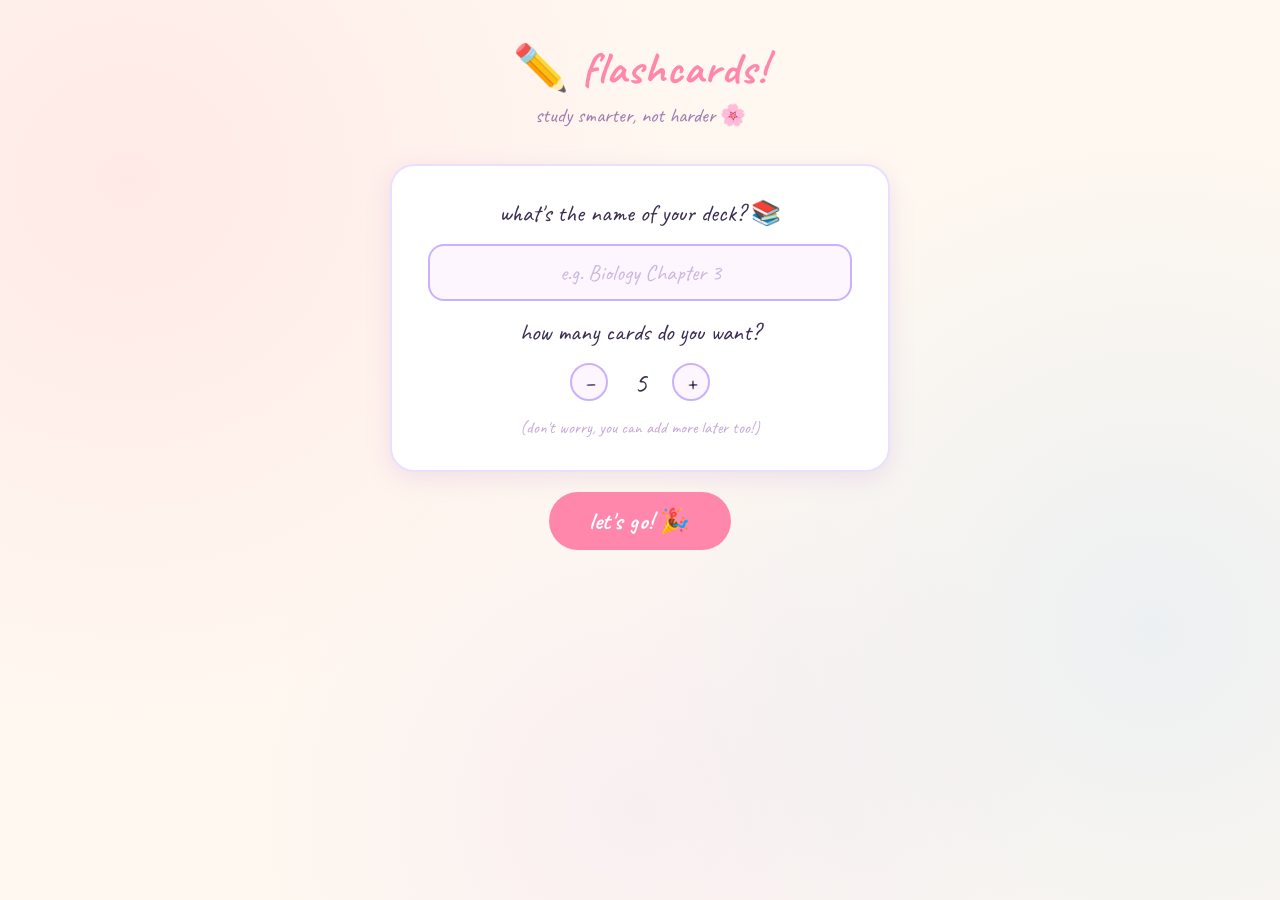
==== flashcards.html @ 5d059596 "Create flashcards.html" ====
<!DOCTYPE html>
<html lang="en">
<head>
  <meta charset="UTF-8" />
  <meta name="viewport" content="width=device-width, initial-scale=1.0"/>
  <title>Flashcards ✏️</title>
  <link href="https://fonts.googleapis.com/css2?family=Caveat:wght@400;600;700&family=Indie+Flower&display=swap" rel="stylesheet"/>
  <style>
    *, *::before, *::after { box-sizing: border-box; margin: 0; padding: 0; }

    :root {
      --pink:   #ff87ab;
      --yellow: #ffe066;
      --mint:   #7de8c8;
      --lavender: #c9b1ff;
      --blue:   #87c4ff;
      --peach:  #ffb347;
      --bg:     #fff8f0;
      --text:   #3a2d4f;
      --card-shadow: 0 6px 24px rgba(180,130,200,0.18);
    }

    body {
      font-family: 'Caveat', cursive;
      background: var(--bg);
      color: var(--text);
      min-height: 100vh;
      display: flex;
      flex-direction: column;
      align-items: center;
      padding: 40px 16px 80px;
      background-image:
        radial-gradient(circle at 10% 20%, rgba(255,135,171,0.13) 0%, transparent 40%),
        radial-gradient(circle at 90% 70%, rgba(135,196,255,0.15) 0%, transparent 40%),
        radial-gradient(circle at 50% 90%, rgba(201,177,255,0.12) 0%, transparent 40%);
    }

    h1 {
      font-size: 2.8rem;
      font-weight: 700;
      color: var(--pink);
      text-align: center;
      margin-bottom: 6px;
      letter-spacing: 1px;
    }

    .subtitle {
      font-size: 1.3rem;
      color: #a07cb0;
      margin-bottom: 36px;
      text-align: center;
    }

    /* ---- SETUP SCREEN ---- */
    #setup-screen {
      width: 100%;
      max-width: 500px;
      display: flex;
      flex-direction: column;
      align-items: center;
      gap: 20px;
    }

    .setup-card {
      background: white;
      border-radius: 24px;
      padding: 32px 36px;
      width: 100%;
      box-shadow: var(--card-shadow);
      border: 2px solid rgba(201,177,255,0.4);
      display: flex;
      flex-direction: column;
      align-items: center;
      gap: 16px;
    }

    .setup-card label {
      font-size: 1.5rem;
      color: var(--text);
      text-align: center;
    }

    .cute-input {
      width: 100%;
      font-family: 'Caveat', cursive;
      font-size: 1.4rem;
      padding: 12px 18px;
      border: 2.5px solid var(--lavender);
      border-radius: 16px;
      outline: none;
      color: var(--text);
      background: #fdf6ff;
      transition: border-color 0.2s, box-shadow 0.2s;
      text-align: center;
    }
    .cute-input:focus {
      border-color: var(--pink);
      box-shadow: 0 0 0 3px rgba(255,135,171,0.15);
    }
    .cute-input::placeholder { color: #cbb8e0; }

    .num-row {
      display: flex;
      align-items: center;
      gap: 12px;
    }

    .num-btn {
      width: 38px; height: 38px;
      border-radius: 50%;
      border: 2px solid var(--lavender);
      background: #fdf6ff;
      font-size: 1.5rem;
      cursor: pointer;
      color: var(--text);
      font-family: 'Caveat', cursive;
      line-height: 1;
      transition: background 0.15s, transform 0.1s;
    }
    .num-btn:hover { background: var(--lavender); transform: scale(1.1); }

    .num-display {
      font-size: 1.8rem;
      min-width: 40px;
      text-align: center;
      color: var(--text);
    }

    .hint {
      font-size: 1.05rem;
      color: #c4a8d8;
      text-align: center;
    }

    .btn-main {
      font-family: 'Caveat', cursive;
      font-size: 1.5rem;
      font-weight: 700;
      padding: 14px 40px;
      border: none;
      border-radius: 50px;
      cursor: pointer;
      transition: transform 0.15s, box-shadow 0.15s;
      letter-spacing: 0.5px;
    }
    .btn-main:hover { transform: translateY(-2px); box-shadow: 0 8px 20px rgba(0,0,0,0.12); }
    .btn-main:active { transform: translateY(0); }

    .btn-pink   { background: var(--pink);     color: white; }
    .btn-mint   { background: var(--mint);     color: #2a5a4a; }
    .btn-yellow { background: var(--yellow);   color: #7a5c00; }
    .btn-purple { background: var(--lavender); color: #4a2d8a; }

    /* ---- BUILD SCREEN ---- */
    #build-screen { display: none; width: 100%; max-width: 560px; flex-direction: column; align-items: center; gap: 0; }

    .deck-title-display {
      font-size: 2rem;
      font-weight: 700;
      color: var(--lavender);
      margin-bottom: 28px;
      text-align: center;
    }

    .card-builder {
      background: white;
      border-radius: 24px;
      padding: 26px 28px;
      width: 100%;
      margin-bottom: 18px;
      box-shadow: var(--card-shadow);
      border: 2.5px solid rgba(201,177,255,0.35);
      position: relative;
    }

    .card-num-badge {
      position: absolute;
      top: -13px; left: 24px;
      background: var(--lavender);
      color: white;
      font-size: 1rem;
      font-weight: 700;
      padding: 2px 14px;
      border-radius: 20px;
      letter-spacing: 0.5px;
    }

    .field-label {
      font-size: 1.1rem;
      color: #b09ac8;
      margin-bottom: 4px;
    }

    .card-builder textarea {
      width: 100%;
      font-family: 'Caveat', cursive;
      font-size: 1.35rem;
      padding: 10px 14px;
      border: 2px solid var(--lavender);
      border-radius: 14px;
      outline: none;
      resize: none;
      color: var(--text);
      background: #fdf6ff;
      transition: border-color 0.2s;
      margin-bottom: 14px;
      min-height: 68px;
    }
    .card-builder textarea:focus { border-color: var(--pink); }
    .card-builder textarea::placeholder { color: #d4bfe8; }

    .divider-line {
      width: 100%;
      height: 2px;
      background: linear-gradient(90deg, transparent, var(--lavender), transparent);
      margin: 4px 0 16px;
    }

    #add-card-btn {
      font-family: 'Caveat', cursive;
      font-size: 1.3rem;
      padding: 12px 28px;
      border: 2.5px dashed var(--mint);
      border-radius: 20px;
      background: transparent;
      cursor: pointer;
      color: #2a9a7a;
      transition: background 0.15s, transform 0.1s;
      margin-bottom: 24px;
      width: 100%;
    }
    #add-card-btn:hover { background: rgba(125,232,200,0.18); transform: scale(1.02); }

    #finish-btn-wrap { width: 100%; display: flex; justify-content: center; margin-top: 8px; }

    /* ---- STUDY SCREEN ---- */
    #study-screen { display: none; width: 100%; max-width: 560px; flex-direction: column; align-items: center; gap: 0; }

    .study-title {
      font-size: 2rem;
      font-weight: 700;
      color: var(--pink);
      margin-bottom: 6px;
      text-align: center;
    }

    .progress-text {
      font-size: 1.2rem;
      color: #b09ac8;
      margin-bottom: 32px;
    }

    /* Flashcard flip */
    .flip-scene {
      width: 100%;
      max-width: 480px;
      height: 240px;
      perspective: 900px;
      cursor: pointer;
      margin-bottom: 28px;
    }

    .flip-card {
      width: 100%; height: 100%;
      position: relative;
      transform-style: preserve-3d;
      transition: transform 0.55s cubic-bezier(.4,0,.2,1);
    }

    .flip-card.flipped { transform: rotateY(180deg); }

    .flip-face {
      position: absolute; inset: 0;
      border-radius: 28px;
      display: flex;
      flex-direction: column;
      align-items: center;
      justify-content: center;
      backface-visibility: hidden;
      -webkit-backface-visibility: hidden;
      padding: 30px 28px;
      text-align: center;
      box-shadow: var(--card-shadow);
    }

    .flip-front {
      background: linear-gradient(135deg, #fff0fa 0%, #f5eeff 100%);
      border: 3px solid var(--pink);
    }

    .flip-back {
      background: linear-gradient(135deg, #f0fff8 0%, #eef5ff 100%);
      border: 3px solid var(--mint);
      transform: rotateY(180deg);
    }

    .face-label {
      font-size: 0.95rem;
      color: #c4a8d8;
      margin-bottom: 8px;
      letter-spacing: 1px;
      text-transform: uppercase;
    }

    .face-text {
      font-size: 1.75rem;
      font-weight: 600;
      color: var(--text);
      line-height: 1.3;
    }

    .tap-hint {
      font-size: 1rem;
      color: #d0b8e8;
      margin-top: 10px;
    }

    .nav-row {
      display: flex;
      align-items: center;
      gap: 16px;
      margin-bottom: 28px;
    }

    .nav-arrow {
      width: 52px; height: 52px;
      border-radius: 50%;
      border: 2.5px solid var(--lavender);
      background: white;
      font-size: 1.6rem;
      cursor: pointer;
      display: flex; align-items: center; justify-content: center;
      transition: background 0.15s, transform 0.1s;
      color: var(--text);
      font-family: 'Caveat', cursive;
    }
    .nav-arrow:hover { background: var(--lavender); color: white; transform: scale(1.08); }
    .nav-arrow:disabled { opacity: 0.3; cursor: default; transform: none; background: white; }

    .shuffle-btn {
      font-family: 'Caveat', cursive;
      font-size: 1.2rem;
      padding: 10px 26px;
      border: 2.5px solid var(--yellow);
      border-radius: 50px;
      background: white;
      cursor: pointer;
      color: #7a5c00;
      transition: background 0.15s, transform 0.1s;
      display: flex; align-items: center; gap: 6px;
    }
    .shuffle-btn:hover { background: var(--yellow); transform: scale(1.04); }

    .start-over-btn {
      font-family: 'Caveat', cursive;
      font-size: 1.15rem;
      padding: 10px 26px;
      border: 2.5px dashed var(--pink);
      border-radius: 50px;
      background: transparent;
      cursor: pointer;
      color: var(--pink);
      transition: background 0.15s;
      margin-top: 10px;
    }
    .start-over-btn:hover { background: rgba(255,135,171,0.1); }

    /* Card color variants */
    .color-0 .flip-front { border-color: var(--pink);     background: linear-gradient(135deg, #fff0fa, #f8eeff); }
    .color-1 .flip-front { border-color: var(--blue);     background: linear-gradient(135deg, #f0f6ff, #e8f5ff); }
    .color-2 .flip-front { border-color: var(--peach);    background: linear-gradient(135deg, #fff8f0, #fff0e0); }
    .color-3 .flip-front { border-color: var(--lavender); background: linear-gradient(135deg, #f5f0ff, #ede6ff); }
    .color-4 .flip-front { border-color: var(--mint);     background: linear-gradient(135deg, #f0fff8, #e6fff5); }

    /* dots progress */
    .dots-row {
      display: flex; gap: 8px; flex-wrap: wrap; justify-content: center; margin-bottom: 16px;
    }
    .dot {
      width: 10px; height: 10px;
      border-radius: 50%;
      background: #e0d4f0;
      transition: background 0.2s, transform 0.2s;
    }
    .dot.active { background: var(--pink); transform: scale(1.3); }
    .dot.seen   { background: var(--mint); }
  </style>
</head>
<body>

<h1>✏️ flashcards!</h1>
<p class="subtitle">study smarter, not harder 🌸</p>

<!-- ===== SETUP SCREEN ===== -->
<div id="setup-screen">
  <div class="setup-card">
    <label for="deck-name">what's the name of your deck? 📚</label>
    <input class="cute-input" id="deck-name" type="text" placeholder="e.g. Biology Chapter 3" maxlength="60"/>

    <label>how many cards do you want?</label>
    <div class="num-row">
      <button class="num-btn" id="minus-btn">−</button>
      <span class="num-display" id="num-display">5</span>
      <button class="num-btn" id="plus-setup-btn">+</button>
    </div>
    <p class="hint">(don't worry, you can add more later too!)</p>
  </div>

  <button class="btn-main btn-pink" id="start-btn">let's go! 🎉</button>
</div>

<!-- ===== BUILD SCREEN ===== -->
<div id="build-screen">
  <div class="deck-title-display" id="build-title"></div>
  <div id="cards-container"></div>
  <button id="add-card-btn">＋ add another card</button>
  <div id="finish-btn-wrap">
    <button class="btn-main btn-mint" id="finish-btn">i'm done! ✨</button>
  </div>
</div>

<!-- ===== STUDY SCREEN ===== -->
<div id="study-screen">
  <div class="study-title" id="study-title"></div>
  <div class="progress-text" id="progress-text"></div>

  <div class="dots-row" id="dots-row"></div>

  <div class="flip-scene" id="flip-scene" onclick="flipCard()">
    <div class="flip-card" id="flip-card">
      <div class="flip-face flip-front">
        <div class="face-label">✏️ front</div>
        <div class="face-text" id="card-front-text"></div>
        <div class="tap-hint">tap to flip! 🔄</div>
      </div>
      <div class="flip-face flip-back">
        <div class="face-label">💡 definition</div>
        <div class="face-text" id="card-back-text"></div>
      </div>
    </div>
  </div>

  <div class="nav-row">
    <button class="nav-arrow" id="prev-btn" onclick="prevCard()">←</button>
    <button class="shuffle-btn" onclick="shuffleCards()">🔀 shuffle</button>
    <button class="nav-arrow" id="next-btn" onclick="nextCard()">→</button>
  </div>

  <button class="start-over-btn" onclick="startOver()">🔁 make a new deck</button>
</div>

<script>
  let cardCount = 5;
  let deckName = '';
  let cards = [];       // { front, back }
  let studyCards = [];
  let currentIndex = 0;
  let seen = new Set();

  const numDisplay    = document.getElementById('num-display');
  const setupScreen   = document.getElementById('setup-screen');
  const buildScreen   = document.getElementById('build-screen');
  const studyScreen   = document.getElementById('study-screen');
  const cardsContainer = document.getElementById('cards-container');

  // ---- SETUP ----
  document.getElementById('minus-btn').addEventListener('click', () => {
    if (cardCount > 1) { cardCount--; numDisplay.textContent = cardCount; }
  });
  document.getElementById('plus-setup-btn').addEventListener('click', () => {
    cardCount++; numDisplay.textContent = cardCount;
  });

  document.getElementById('start-btn').addEventListener('click', () => {
    deckName = document.getElementById('deck-name').value.trim();
    if (!deckName) { alert('give your deck a name first! 🌸'); return; }
    setupScreen.style.display = 'none';
    buildScreen.style.display = 'flex';
    document.getElementById('build-title').textContent = '📖 ' + deckName;
    for (let i = 0; i < cardCount; i++) addCardBuilder();
  });

  // ---- BUILD ----
  let builderCount = 0;

  function addCardBuilder() {
    builderCount++;
    const n = builderCount;
    const div = document.createElement('div');
    div.className = 'card-builder';
    div.dataset.id = n;
    div.innerHTML = `
      <div class="card-num-badge">card ${n}</div>
      <div class="field-label">✏️ front (what you'll see first)</div>
      <textarea id="front-${n}" placeholder="e.g. What is photosynthesis?" rows="2"></textarea>
      <div class="divider-line"></div>
      <div class="field-label">💡 back (the definition / answer)</div>
      <textarea id="back-${n}" placeholder="e.g. The process by which plants..." rows="2"></textarea>
    `;
    cardsContainer.appendChild(div);
  }

  document.getElementById('add-card-btn').addEventListener('click', () => {
    addCardBuilder();
    // scroll to new card
    setTimeout(() => {
      cardsContainer.lastElementChild.scrollIntoView({ behavior: 'smooth', block: 'center' });
    }, 50);
  });

  document.getElementById('finish-btn').addEventListener('click', () => {
    cards = [];
    const builders = cardsContainer.querySelectorAll('.card-builder');
    let empty = false;
    builders.forEach(b => {
      const id = b.dataset.id;
      const front = document.getElementById('front-' + id).value.trim();
      const back  = document.getElementById('back-'  + id).value.trim();
      if (!front && !back) return; // skip totally blank cards
      if (!front || !back) { empty = true; }
      else cards.push({ front, back });
    });
    if (cards.length === 0) { alert('fill in at least one card! 🌸'); return; }
    if (empty) {
      const go = confirm('some cards are missing a front or back — skip those and continue?');
      if (!go) return;
    }
    startStudy();
  });

  // ---- STUDY ----
  function startStudy() {
    studyCards = [...cards];
    currentIndex = 0;
    seen = new Set();
    buildScreen.style.display = 'none';
    studyScreen.style.display = 'flex';
    document.getElementById('study-title').textContent = '🌟 ' + deckName;
    renderCard();
    renderDots();
  }

  function renderCard() {
    const card = studyCards[currentIndex];
    document.getElementById('card-front-text').textContent = card.front;
    document.getElementById('card-back-text').textContent  = card.back;
    // reset flip
    document.getElementById('flip-card').classList.remove('flipped');
    // color
    const scene = document.getElementById('flip-scene');
    scene.className = 'flip-scene';
    document.getElementById('flip-card').className = 'flip-card color-' + (currentIndex % 5);
    // progress
    document.getElementById('progress-text').textContent =
      `card ${currentIndex + 1} of ${studyCards.length}`;
    // buttons
    document.getElementById('prev-btn').disabled = (currentIndex === 0);
    document.getElementById('next-btn').disabled = (currentIndex === studyCards.length - 1);
    // dots
    renderDots();
  }

  function renderDots() {
    const row = document.getElementById('dots-row');
    row.innerHTML = '';
    studyCards.forEach((_, i) => {
      const d = document.createElement('div');
      d.className = 'dot' + (i === currentIndex ? ' active' : (seen.has(i) ? ' seen' : ''));
      row.appendChild(d);
    });
  }

  function flipCard() {
    seen.add(currentIndex);
    document.getElementById('flip-card').classList.toggle('flipped');
    renderDots();
  }

  function nextCard() {
    if (currentIndex < studyCards.length - 1) {
      seen.add(currentIndex);
      currentIndex++;
      renderCard();
    }
  }

  function prevCard() {
    if (currentIndex > 0) {
      currentIndex--;
      renderCard();
    }
  }

  function shuffleCards() {
    for (let i = studyCards.length - 1; i > 0; i--) {
      const j = Math.floor(Math.random() * (i + 1));
      [studyCards[i], studyCards[j]] = [studyCards[j], studyCards[i]];
    }
    currentIndex = 0;
    seen = new Set();
    renderCard();
    // little bounce feedback
    const btn = document.querySelector('.shuffle-btn');
    btn.style.transform = 'scale(1.15) rotate(-5deg)';
    setTimeout(() => btn.style.transform = '', 250);
  }

  function startOver() {
    studyScreen.style.display = 'none';
    setupScreen.style.display = 'flex';
    cardsContainer.innerHTML = '';
    builderCount = 0;
    cardCount = 5;
    numDisplay.textContent = 5;
    document.getElementById('deck-name').value = '';
  }

  // keyboard nav
  document.addEventListener('keydown', e => {
    if (studyScreen.style.display === 'flex') {
      if (e.key === 'ArrowRight') nextCard();
      if (e.key === 'ArrowLeft')  prevCard();
      if (e.key === ' ') { e.preventDefault(); flipCard(); }
    }
  });
</script>
</body>
</html>
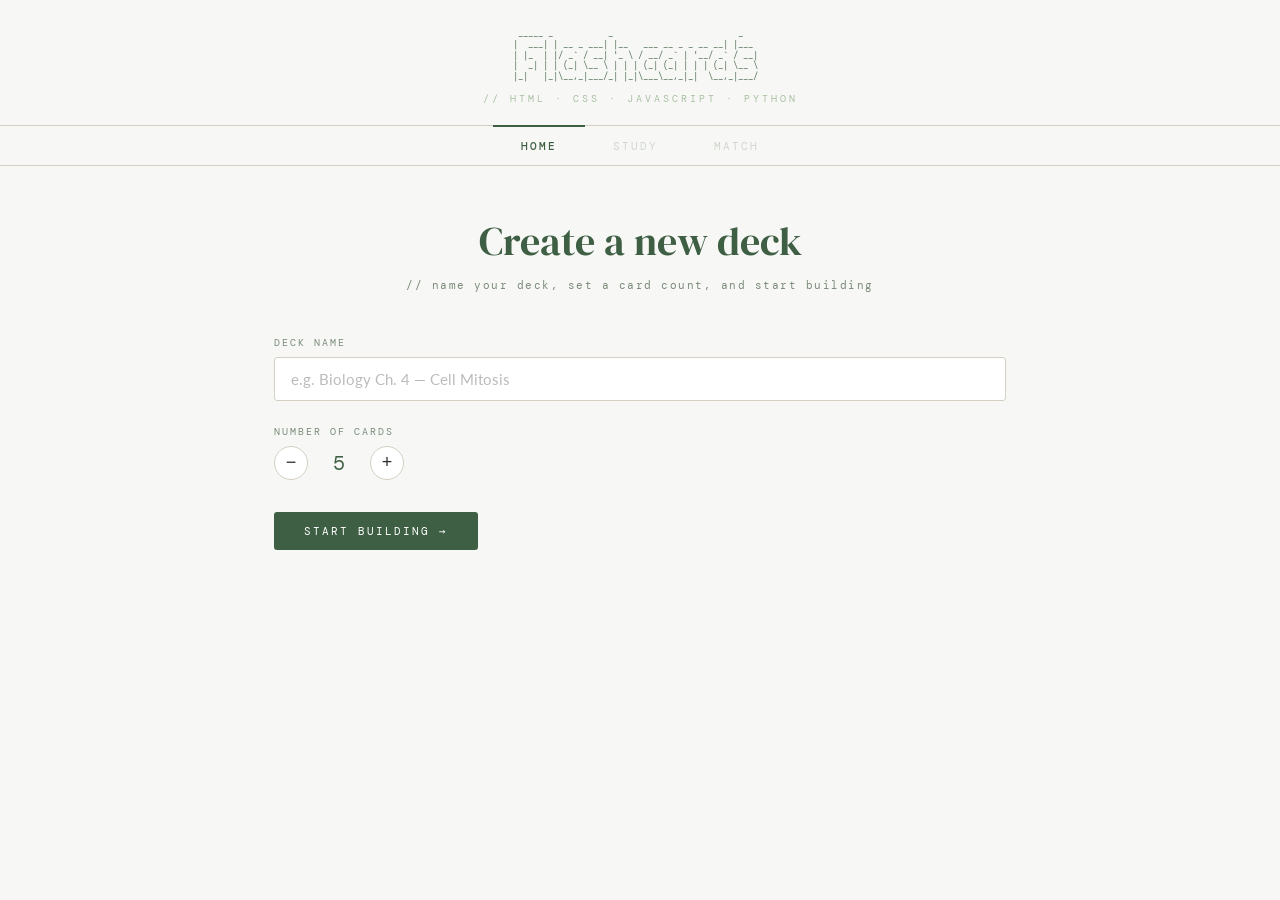
==== commit 95eb5c5f: "Update flashcards.html" ====
--- a/flashcards.html
+++ b/flashcards.html
@@ -1,628 +1,696 @@
 <!DOCTYPE html>
 <html lang="en">
 <head>
-  <meta charset="UTF-8" />
-  <meta name="viewport" content="width=device-width, initial-scale=1.0"/>
-  <title>Flashcards ✏️</title>
-  <link href="https://fonts.googleapis.com/css2?family=Caveat:wght@400;600;700&family=Indie+Flower&display=swap" rel="stylesheet"/>
-  <style>
-    *, *::before, *::after { box-sizing: border-box; margin: 0; padding: 0; }
-
-    :root {
-      --pink:   #ff87ab;
-      --yellow: #ffe066;
-      --mint:   #7de8c8;
-      --lavender: #c9b1ff;
-      --blue:   #87c4ff;
-      --peach:  #ffb347;
-      --bg:     #fff8f0;
-      --text:   #3a2d4f;
-      --card-shadow: 0 6px 24px rgba(180,130,200,0.18);
-    }
-
-    body {
-      font-family: 'Caveat', cursive;
-      background: var(--bg);
-      color: var(--text);
-      min-height: 100vh;
-      display: flex;
-      flex-direction: column;
-      align-items: center;
-      padding: 40px 16px 80px;
-      background-image:
-        radial-gradient(circle at 10% 20%, rgba(255,135,171,0.13) 0%, transparent 40%),
-        radial-gradient(circle at 90% 70%, rgba(135,196,255,0.15) 0%, transparent 40%),
-        radial-gradient(circle at 50% 90%, rgba(201,177,255,0.12) 0%, transparent 40%);
-    }
-
-    h1 {
-      font-size: 2.8rem;
-      font-weight: 700;
-      color: var(--pink);
-      text-align: center;
-      margin-bottom: 6px;
-      letter-spacing: 1px;
-    }
-
-    .subtitle {
-      font-size: 1.3rem;
-      color: #a07cb0;
-      margin-bottom: 36px;
-      text-align: center;
-    }
-
-    /* ---- SETUP SCREEN ---- */
-    #setup-screen {
-      width: 100%;
-      max-width: 500px;
-      display: flex;
-      flex-direction: column;
-      align-items: center;
-      gap: 20px;
-    }
-
-    .setup-card {
-      background: white;
-      border-radius: 24px;
-      padding: 32px 36px;
-      width: 100%;
-      box-shadow: var(--card-shadow);
-      border: 2px solid rgba(201,177,255,0.4);
-      display: flex;
-      flex-direction: column;
-      align-items: center;
-      gap: 16px;
-    }
-
-    .setup-card label {
-      font-size: 1.5rem;
-      color: var(--text);
-      text-align: center;
-    }
-
-    .cute-input {
-      width: 100%;
-      font-family: 'Caveat', cursive;
-      font-size: 1.4rem;
-      padding: 12px 18px;
-      border: 2.5px solid var(--lavender);
-      border-radius: 16px;
-      outline: none;
-      color: var(--text);
-      background: #fdf6ff;
-      transition: border-color 0.2s, box-shadow 0.2s;
-      text-align: center;
-    }
-    .cute-input:focus {
-      border-color: var(--pink);
-      box-shadow: 0 0 0 3px rgba(255,135,171,0.15);
-    }
-    .cute-input::placeholder { color: #cbb8e0; }
-
-    .num-row {
-      display: flex;
-      align-items: center;
-      gap: 12px;
-    }
-
-    .num-btn {
-      width: 38px; height: 38px;
-      border-radius: 50%;
-      border: 2px solid var(--lavender);
-      background: #fdf6ff;
-      font-size: 1.5rem;
-      cursor: pointer;
-      color: var(--text);
-      font-family: 'Caveat', cursive;
-      line-height: 1;
-      transition: background 0.15s, transform 0.1s;
-    }
-    .num-btn:hover { background: var(--lavender); transform: scale(1.1); }
-
-    .num-display {
-      font-size: 1.8rem;
-      min-width: 40px;
-      text-align: center;
-      color: var(--text);
-    }
-
-    .hint {
-      font-size: 1.05rem;
-      color: #c4a8d8;
-      text-align: center;
-    }
-
-    .btn-main {
-      font-family: 'Caveat', cursive;
-      font-size: 1.5rem;
-      font-weight: 700;
-      padding: 14px 40px;
-      border: none;
-      border-radius: 50px;
-      cursor: pointer;
-      transition: transform 0.15s, box-shadow 0.15s;
-      letter-spacing: 0.5px;
-    }
-    .btn-main:hover { transform: translateY(-2px); box-shadow: 0 8px 20px rgba(0,0,0,0.12); }
-    .btn-main:active { transform: translateY(0); }
-
-    .btn-pink   { background: var(--pink);     color: white; }
-    .btn-mint   { background: var(--mint);     color: #2a5a4a; }
-    .btn-yellow { background: var(--yellow);   color: #7a5c00; }
-    .btn-purple { background: var(--lavender); color: #4a2d8a; }
-
-    /* ---- BUILD SCREEN ---- */
-    #build-screen { display: none; width: 100%; max-width: 560px; flex-direction: column; align-items: center; gap: 0; }
-
-    .deck-title-display {
-      font-size: 2rem;
-      font-weight: 700;
-      color: var(--lavender);
-      margin-bottom: 28px;
-      text-align: center;
-    }
-
-    .card-builder {
-      background: white;
-      border-radius: 24px;
-      padding: 26px 28px;
-      width: 100%;
-      margin-bottom: 18px;
-      box-shadow: var(--card-shadow);
-      border: 2.5px solid rgba(201,177,255,0.35);
-      position: relative;
-    }
-
-    .card-num-badge {
-      position: absolute;
-      top: -13px; left: 24px;
-      background: var(--lavender);
-      color: white;
-      font-size: 1rem;
-      font-weight: 700;
-      padding: 2px 14px;
-      border-radius: 20px;
-      letter-spacing: 0.5px;
-    }
-
-    .field-label {
-      font-size: 1.1rem;
-      color: #b09ac8;
-      margin-bottom: 4px;
-    }
-
-    .card-builder textarea {
-      width: 100%;
-      font-family: 'Caveat', cursive;
-      font-size: 1.35rem;
-      padding: 10px 14px;
-      border: 2px solid var(--lavender);
-      border-radius: 14px;
-      outline: none;
-      resize: none;
-      color: var(--text);
-      background: #fdf6ff;
-      transition: border-color 0.2s;
-      margin-bottom: 14px;
-      min-height: 68px;
-    }
-    .card-builder textarea:focus { border-color: var(--pink); }
-    .card-builder textarea::placeholder { color: #d4bfe8; }
-
-    .divider-line {
-      width: 100%;
-      height: 2px;
-      background: linear-gradient(90deg, transparent, var(--lavender), transparent);
-      margin: 4px 0 16px;
-    }
-
-    #add-card-btn {
-      font-family: 'Caveat', cursive;
-      font-size: 1.3rem;
-      padding: 12px 28px;
-      border: 2.5px dashed var(--mint);
-      border-radius: 20px;
-      background: transparent;
-      cursor: pointer;
-      color: #2a9a7a;
-      transition: background 0.15s, transform 0.1s;
-      margin-bottom: 24px;
-      width: 100%;
-    }
-    #add-card-btn:hover { background: rgba(125,232,200,0.18); transform: scale(1.02); }
-
-    #finish-btn-wrap { width: 100%; display: flex; justify-content: center; margin-top: 8px; }
-
-    /* ---- STUDY SCREEN ---- */
-    #study-screen { display: none; width: 100%; max-width: 560px; flex-direction: column; align-items: center; gap: 0; }
-
-    .study-title {
-      font-size: 2rem;
-      font-weight: 700;
-      color: var(--pink);
-      margin-bottom: 6px;
-      text-align: center;
-    }
-
-    .progress-text {
-      font-size: 1.2rem;
-      color: #b09ac8;
-      margin-bottom: 32px;
-    }
-
-    /* Flashcard flip */
-    .flip-scene {
-      width: 100%;
-      max-width: 480px;
-      height: 240px;
-      perspective: 900px;
-      cursor: pointer;
-      margin-bottom: 28px;
-    }
-
-    .flip-card {
-      width: 100%; height: 100%;
-      position: relative;
-      transform-style: preserve-3d;
-      transition: transform 0.55s cubic-bezier(.4,0,.2,1);
-    }
-
-    .flip-card.flipped { transform: rotateY(180deg); }
-
-    .flip-face {
-      position: absolute; inset: 0;
-      border-radius: 28px;
-      display: flex;
-      flex-direction: column;
-      align-items: center;
-      justify-content: center;
-      backface-visibility: hidden;
-      -webkit-backface-visibility: hidden;
-      padding: 30px 28px;
-      text-align: center;
-      box-shadow: var(--card-shadow);
-    }
-
-    .flip-front {
-      background: linear-gradient(135deg, #fff0fa 0%, #f5eeff 100%);
-      border: 3px solid var(--pink);
-    }
-
-    .flip-back {
-      background: linear-gradient(135deg, #f0fff8 0%, #eef5ff 100%);
-      border: 3px solid var(--mint);
-      transform: rotateY(180deg);
-    }
-
-    .face-label {
-      font-size: 0.95rem;
-      color: #c4a8d8;
-      margin-bottom: 8px;
-      letter-spacing: 1px;
-      text-transform: uppercase;
-    }
-
-    .face-text {
-      font-size: 1.75rem;
-      font-weight: 600;
-      color: var(--text);
-      line-height: 1.3;
-    }
-
-    .tap-hint {
-      font-size: 1rem;
-      color: #d0b8e8;
-      margin-top: 10px;
-    }
-
-    .nav-row {
-      display: flex;
-      align-items: center;
-      gap: 16px;
-      margin-bottom: 28px;
-    }
-
-    .nav-arrow {
-      width: 52px; height: 52px;
-      border-radius: 50%;
-      border: 2.5px solid var(--lavender);
-      background: white;
-      font-size: 1.6rem;
-      cursor: pointer;
-      display: flex; align-items: center; justify-content: center;
-      transition: background 0.15s, transform 0.1s;
-      color: var(--text);
-      font-family: 'Caveat', cursive;
-    }
-    .nav-arrow:hover { background: var(--lavender); color: white; transform: scale(1.08); }
-    .nav-arrow:disabled { opacity: 0.3; cursor: default; transform: none; background: white; }
-
-    .shuffle-btn {
-      font-family: 'Caveat', cursive;
-      font-size: 1.2rem;
-      padding: 10px 26px;
-      border: 2.5px solid var(--yellow);
-      border-radius: 50px;
-      background: white;
-      cursor: pointer;
-      color: #7a5c00;
-      transition: background 0.15s, transform 0.1s;
-      display: flex; align-items: center; gap: 6px;
-    }
-    .shuffle-btn:hover { background: var(--yellow); transform: scale(1.04); }
-
-    .start-over-btn {
-      font-family: 'Caveat', cursive;
-      font-size: 1.15rem;
-      padding: 10px 26px;
-      border: 2.5px dashed var(--pink);
-      border-radius: 50px;
-      background: transparent;
-      cursor: pointer;
-      color: var(--pink);
-      transition: background 0.15s;
-      margin-top: 10px;
-    }
-    .start-over-btn:hover { background: rgba(255,135,171,0.1); }
-
-    /* Card color variants */
-    .color-0 .flip-front { border-color: var(--pink);     background: linear-gradient(135deg, #fff0fa, #f8eeff); }
-    .color-1 .flip-front { border-color: var(--blue);     background: linear-gradient(135deg, #f0f6ff, #e8f5ff); }
-    .color-2 .flip-front { border-color: var(--peach);    background: linear-gradient(135deg, #fff8f0, #fff0e0); }
-    .color-3 .flip-front { border-color: var(--lavender); background: linear-gradient(135deg, #f5f0ff, #ede6ff); }
-    .color-4 .flip-front { border-color: var(--mint);     background: linear-gradient(135deg, #f0fff8, #e6fff5); }
-
-    /* dots progress */
-    .dots-row {
-      display: flex; gap: 8px; flex-wrap: wrap; justify-content: center; margin-bottom: 16px;
-    }
-    .dot {
-      width: 10px; height: 10px;
-      border-radius: 50%;
-      background: #e0d4f0;
-      transition: background 0.2s, transform 0.2s;
-    }
-    .dot.active { background: var(--pink); transform: scale(1.3); }
-    .dot.seen   { background: var(--mint); }
-  </style>
+<meta charset="UTF-8"/>
+<meta name="viewport" content="width=device-width, initial-scale=1.0"/>
+<title>flashcards — study tool</title>
+<link href="https://fonts.googleapis.com/css2?family=DM+Serif+Display&family=DM+Mono:wght@300;400;500&family=Lato:wght@300;400;700&display=swap" rel="stylesheet"/>
+<style>
+*,*::before,*::after{box-sizing:border-box;margin:0;padding:0;}
+:root{
+  --bg:#F7F8F5;
+  --sage:#A8BFA2;
+  --dark:#3E5F44;
+  --card:#E6E2D3;
+  --gold:#C6A969;
+  --text:#2E2E2E;
+  --text-light:#7a8a7a;
+  --border:#d4cfc2;
+  --shadow:0 2px 16px rgba(62,95,68,0.08);
+  --shadow-hover:0 8px 32px rgba(62,95,68,0.14);
+}
+html{scroll-behavior:smooth;}
+body{font-family:'Lato',sans-serif;background:var(--bg);color:var(--text);min-height:100vh;display:flex;flex-direction:column;align-items:center;}
+
+/* HEADER */
+.site-header{width:100%;padding:28px 0 0;display:flex;flex-direction:column;align-items:center;border-bottom:1px solid var(--border);background:var(--bg);}
+.ascii-title{font-family:'DM Mono',monospace;font-size:clamp(4px,1.1vw,9px);line-height:1.2;color:var(--dark);white-space:pre;letter-spacing:0;margin-bottom:10px;opacity:0.82;}
+.header-sub{font-family:'DM Mono',monospace;font-size:10px;letter-spacing:3px;text-transform:uppercase;color:var(--sage);margin-bottom:20px;}
+.nav-tabs{display:flex;border-top:1px solid var(--border);width:100%;justify-content:center;}
+.nav-tab{font-family:'DM Mono',monospace;font-size:11px;letter-spacing:2px;text-transform:uppercase;color:var(--text-light);padding:12px 28px;cursor:pointer;border:none;border-top:2px solid transparent;margin-top:-1px;background:none;transition:all 0.2s;}
+.nav-tab:hover{color:var(--dark);}
+.nav-tab.active{color:var(--dark);border-top-color:var(--dark);font-weight:500;}
+.nav-tab:disabled{opacity:0.3;cursor:default;}
+
+/* MAIN */
+.main{width:100%;max-width:780px;padding:48px 24px 80px;}
+.screen{display:none;}
+.screen.active{display:block;animation:fadeIn 0.3s ease;}
+@keyframes fadeIn{from{opacity:0;transform:translateY(8px);}to{opacity:1;transform:translateY(0);}}
+
+/* SETUP */
+.setup-hero{text-align:center;margin-bottom:44px;}
+.setup-hero h2{font-family:'DM Serif Display',serif;font-size:clamp(26px,5vw,40px);color:var(--dark);margin-bottom:10px;font-weight:400;}
+.setup-hero p{font-family:'DM Mono',monospace;font-size:11px;letter-spacing:1.5px;color:var(--text-light);}
+.option-grid{display:grid;grid-template-columns:1fr 1fr;gap:18px;margin-bottom:28px;}
+@media(max-width:520px){.option-grid{grid-template-columns:1fr;}}
+.option-card{border:1.5px solid var(--border);border-radius:4px;padding:30px 24px;cursor:pointer;transition:all 0.22s;background:white;text-align:center;position:relative;overflow:hidden;}
+.option-card::after{content:'';position:absolute;bottom:0;left:0;right:0;height:3px;background:var(--dark);transform:scaleX(0);transform-origin:left;transition:transform 0.25s ease;}
+.option-card:hover{border-color:var(--sage);box-shadow:var(--shadow-hover);transform:translateY(-2px);}
+.option-card:hover::after{transform:scaleX(1);}
+.option-card.selected{border-color:var(--dark);background:#f4f6f1;}
+.option-card.selected::after{transform:scaleX(1);}
+.option-icon{font-size:30px;margin-bottom:12px;display:block;}
+.option-title{font-family:'DM Serif Display',serif;font-size:17px;color:var(--dark);margin-bottom:6px;font-weight:400;}
+.option-desc{font-family:'DM Mono',monospace;font-size:10px;color:var(--text-light);letter-spacing:0.4px;line-height:1.65;}
+.form-group{margin-bottom:20px;}
+.form-label{display:block;font-family:'DM Mono',monospace;font-size:10px;letter-spacing:2px;text-transform:uppercase;color:var(--text-light);margin-bottom:8px;}
+.form-input{width:100%;font-family:'Lato',sans-serif;font-size:15px;padding:12px 16px;border:1.5px solid var(--border);border-radius:3px;background:white;color:var(--text);outline:none;transition:border-color 0.2s;}
+.form-input:focus{border-color:var(--dark);}
+.form-input::placeholder{color:#bbb;}
+
+.counter-row{display:flex;align-items:center;gap:14px;}
+.counter-btn{width:34px;height:34px;border-radius:50%;border:1.5px solid var(--border);background:white;font-size:18px;cursor:pointer;color:var(--text);display:flex;align-items:center;justify-content:center;transition:all 0.15s;}
+.counter-btn:hover{background:var(--dark);color:white;border-color:var(--dark);}
+.counter-val{font-family:'DM Mono',monospace;font-size:20px;color:var(--dark);min-width:34px;text-align:center;}
+.btn{font-family:'DM Mono',monospace;font-size:11px;letter-spacing:2px;text-transform:uppercase;padding:12px 30px;border:none;border-radius:3px;cursor:pointer;transition:all 0.2s;}
+.btn-primary{background:var(--dark);color:white;}
+.btn-primary:hover{background:#2e4733;box-shadow:0 4px 14px rgba(62,95,68,0.3);}
+.btn-secondary{background:transparent;color:var(--dark);border:1.5px solid var(--dark);}
+.btn-secondary:hover{background:var(--dark);color:white;}
+.btn-ghost{background:transparent;color:var(--text-light);border:1.5px solid var(--border);}
+.btn-ghost:hover{border-color:var(--sage);color:var(--dark);}
+.btn-gold{background:var(--gold);color:white;}
+.btn-gold:hover{background:#b8944a;}
+.divider{display:flex;align-items:center;gap:16px;margin:24px 0;color:var(--text-light);font-family:'DM Mono',monospace;font-size:10px;letter-spacing:2px;}
+.divider::before,.divider::after{content:'';flex:1;height:1px;background:var(--border);}
+
+/* BUILD */
+.build-header{display:flex;align-items:center;justify-content:space-between;margin-bottom:28px;flex-wrap:wrap;gap:12px;}
+.build-deck-name{font-family:'DM Serif Display',serif;font-size:24px;color:var(--dark);font-weight:400;}
+.build-count{font-family:'DM Mono',monospace;font-size:10px;color:var(--text-light);letter-spacing:2px;}
+.card-builder{background:white;border:1.5px solid var(--border);border-radius:4px;padding:22px;margin-bottom:12px;position:relative;transition:border-color 0.2s,opacity 0.2s,transform 0.2s;}
+.card-builder:focus-within{border-color:var(--sage);}
+.card-num{font-family:'DM Mono',monospace;font-size:10px;letter-spacing:2px;color:var(--text-light);text-transform:uppercase;margin-bottom:12px;display:flex;align-items:center;justify-content:space-between;}
+.delete-card-btn{background:none;border:none;cursor:pointer;color:#ccc;font-size:15px;transition:color 0.15s;padding:0;}
+.delete-card-btn:hover{color:#e57373;}
+.card-fields{display:grid;grid-template-columns:1fr 1fr;gap:14px;}
+@media(max-width:480px){.card-fields{grid-template-columns:1fr;}}
+.card-textarea{width:100%;font-family:'Lato',sans-serif;font-size:14px;padding:10px 12px;border:1.5px solid var(--border);border-radius:3px;background:var(--bg);color:var(--text);resize:vertical;min-height:68px;outline:none;transition:border-color 0.2s;line-height:1.5;}
+.card-textarea:focus{border-color:var(--dark);background:white;}
+.card-textarea::placeholder{color:#bbb;}
+.field-label{font-family:'DM Mono',monospace;font-size:9px;letter-spacing:1.5px;text-transform:uppercase;color:var(--text-light);margin-bottom:5px;display:block;}
+.add-card-row{display:flex;justify-content:center;margin:14px 0 28px;}
+.add-card-btn{font-family:'DM Mono',monospace;font-size:10px;letter-spacing:2px;text-transform:uppercase;padding:11px 26px;border:1.5px dashed var(--sage);border-radius:3px;background:transparent;cursor:pointer;color:var(--dark);transition:all 0.2s;}
+.add-card-btn:hover{background:#f0f4ee;border-color:var(--dark);}
+.build-footer{display:flex;justify-content:space-between;align-items:center;padding-top:22px;border-top:1px solid var(--border);gap:12px;flex-wrap:wrap;}
+
+
+/* STUDY */
+.study-header{display:flex;align-items:center;justify-content:space-between;margin-bottom:28px;flex-wrap:wrap;gap:12px;}
+.study-deck-name{font-family:'DM Serif Display',serif;font-size:21px;color:var(--dark);font-weight:400;}
+.study-meta{font-family:'DM Mono',monospace;font-size:11px;color:var(--text-light);letter-spacing:1.5px;}
+.progress-bar-wrap{width:100%;height:2px;background:var(--border);border-radius:2px;margin-bottom:28px;overflow:hidden;}
+.progress-bar-fill{height:100%;background:var(--dark);transition:width 0.4s ease;border-radius:2px;}
+.dots-row{display:flex;gap:5px;justify-content:center;margin-bottom:24px;flex-wrap:wrap;}
+.dot{width:7px;height:7px;border-radius:50%;background:var(--border);transition:all 0.2s;cursor:pointer;}
+.dot.current{background:var(--dark);transform:scale(1.35);}
+.dot.seen{background:var(--sage);}
+.dot.known{background:var(--gold);}
+
+/* FLASHCARD */
+.flip-scene{width:100%;max-width:600px;height:250px;perspective:1000px;cursor:pointer;margin:0 auto 22px;user-select:none;}
+.flip-card{width:100%;height:100%;position:relative;transform-style:preserve-3d;transition:transform 0.5s cubic-bezier(0.4,0,0.2,1);}
+.flip-card.flipped{transform:rotateY(180deg);}
+.flip-face{position:absolute;inset:0;border-radius:4px;display:flex;flex-direction:column;align-items:center;justify-content:center;backface-visibility:hidden;-webkit-backface-visibility:hidden;padding:34px 40px;text-align:center;border:1.5px solid var(--border);background:white;box-shadow:var(--shadow);}
+.flip-back{transform:rotateY(180deg);background:var(--card);}
+.face-tag{font-family:'DM Mono',monospace;font-size:9px;letter-spacing:3px;text-transform:uppercase;color:var(--text-light);margin-bottom:14px;}
+.face-text{font-family:'DM Serif Display',serif;font-size:clamp(17px,3.5vw,25px);color:var(--dark);font-weight:400;line-height:1.4;}
+.tap-hint{font-family:'DM Mono',monospace;font-size:9px;color:#ccc;letter-spacing:2px;position:absolute;bottom:14px;}
+
+/* CONTROLS */
+.mode-row{display:flex;gap:8px;justify-content:center;margin-bottom:24px;flex-wrap:wrap;}
+.mode-pill{font-family:'DM Mono',monospace;font-size:10px;letter-spacing:2px;text-transform:uppercase;padding:7px 18px;border:1.5px solid var(--border);border-radius:20px;background:white;cursor:pointer;color:var(--text-light);transition:all 0.18s;}
+.mode-pill:hover{border-color:var(--dark);color:var(--dark);}
+.mode-pill.active{background:var(--dark);color:white;border-color:var(--dark);}
+.study-controls{display:flex;align-items:center;justify-content:center;gap:10px;margin-bottom:20px;flex-wrap:wrap;}
+.ctrl-btn{font-family:'DM Mono',monospace;font-size:10px;letter-spacing:1.5px;text-transform:uppercase;padding:9px 20px;border:1.5px solid var(--border);border-radius:3px;background:white;cursor:pointer;color:var(--text-light);transition:all 0.18s;}
+.ctrl-btn:hover{border-color:var(--dark);color:var(--dark);}
+.ctrl-btn.starred-active{color:var(--gold);border-color:var(--gold);}
+.arrow-btn{width:42px;height:42px;border-radius:50%;border:1.5px solid var(--border);background:white;font-size:17px;cursor:pointer;display:flex;align-items:center;justify-content:center;transition:all 0.18s;color:var(--text);}
+.arrow-btn:hover{background:var(--dark);color:white;border-color:var(--dark);}
+.arrow-btn:disabled{opacity:0.3;cursor:default;}
+.arrow-btn:disabled:hover{background:white;color:var(--text);border-color:var(--border);}
+.confidence-row{display:flex;gap:10px;justify-content:center;margin-bottom:28px;}
+.conf-btn{font-family:'DM Mono',monospace;font-size:10px;letter-spacing:1.5px;text-transform:uppercase;padding:8px 16px;border-radius:3px;border:1.5px solid;cursor:pointer;background:transparent;transition:all 0.18s;}
+.conf-again{border-color:#e0a090;color:#c0604a;}
+.conf-again:hover{background:#e0a090;color:white;}
+.conf-good{border-color:var(--sage);color:#3a6e3a;}
+.conf-good:hover{background:var(--sage);color:white;}
+.conf-easy{border-color:var(--gold);color:#8a6020;}
+.conf-easy:hover{background:var(--gold);color:white;}
+.stats-bar{display:flex;gap:28px;justify-content:center;margin-bottom:12px;flex-wrap:wrap;}
+.stat-item{text-align:center;}
+.stat-num{font-family:'DM Mono',monospace;font-size:19px;color:var(--dark);display:block;}
+.stat-label{font-family:'DM Mono',monospace;font-size:9px;letter-spacing:2px;text-transform:uppercase;color:var(--text-light);}
+
+/* COMPLETION */
+.completion-banner{background:white;border:1.5px solid var(--border);border-radius:4px;padding:36px 28px;text-align:center;margin-bottom:24px;}
+.completion-banner h3{font-family:'DM Serif Display',serif;font-size:26px;color:var(--dark);margin-bottom:10px;font-weight:400;}
+.completion-banner p{font-family:'DM Mono',monospace;font-size:11px;color:var(--text-light);letter-spacing:1px;margin-bottom:22px;}
+.completion-actions{display:flex;gap:10px;justify-content:center;flex-wrap:wrap;}
+
+/* WRITE MODE */
+.write-scene{width:100%;max-width:600px;height:200px;margin:0 auto 20px;background:white;border:1.5px solid var(--border);border-radius:4px;display:flex;flex-direction:column;align-items:center;justify-content:center;padding:28px 40px;text-align:center;}
+.write-input{width:100%;max-width:600px;display:block;margin:0 auto;font-family:'DM Serif Display',serif;font-size:19px;padding:14px 18px;border:1.5px solid var(--border);border-radius:3px;background:white;color:var(--text);outline:none;text-align:center;transition:border-color 0.2s;}
+.write-input:focus{border-color:var(--dark);}
+.write-input.correct{border-color:var(--sage);background:#f0f8ee;}
+.write-input.incorrect{border-color:#e0a090;background:#fef5f3;}
+.write-feedback{font-family:'DM Mono',monospace;font-size:11px;letter-spacing:1px;text-align:center;min-height:20px;margin:10px 0;padding:0 20px;}
+
+/* MATCH */
+.match-header{display:flex;align-items:center;justify-content:space-between;margin-bottom:20px;flex-wrap:wrap;gap:10px;}
+.match-timer{font-family:'DM Mono',monospace;font-size:13px;color:var(--text-light);letter-spacing:3px;}
+.match-grid{display:grid;grid-template-columns:repeat(4,1fr);gap:10px;margin-bottom:24px;}
+@media(max-width:580px){.match-grid{grid-template-columns:repeat(2,1fr);}}
+.match-card{background:white;border:1.5px solid var(--border);border-radius:4px;padding:14px 10px;text-align:center;cursor:pointer;font-family:'Lato',sans-serif;font-size:12px;color:var(--text);line-height:1.4;min-height:65px;display:flex;align-items:center;justify-content:center;transition:all 0.18s;user-select:none;}
+.match-card:hover{border-color:var(--sage);box-shadow:var(--shadow);}
+.match-card.selected{border-color:var(--dark);background:#f0f4ee;transform:scale(1.02);}
+.match-card.correct{border-color:var(--sage);background:#edf5eb;pointer-events:none;opacity:0.65;animation:matchPop 0.3s ease;}
+.match-card.incorrect{border-color:#e0a090;background:#fdf0ee;animation:matchShake 0.3s ease;}
+@keyframes matchPop{0%{transform:scale(1.06);}50%{transform:scale(1.09);}100%{transform:scale(1);}}
+@keyframes matchShake{0%,100%{transform:translateX(0);}25%{transform:translateX(-5px);}75%{transform:translateX(5px);}}
+.match-complete{text-align:center;padding:44px 20px;}
+.match-complete h3{font-family:'DM Serif Display',serif;font-size:30px;color:var(--dark);margin-bottom:10px;font-weight:400;}
+.match-complete p{font-family:'DM Mono',monospace;font-size:11px;color:var(--text-light);letter-spacing:1.5px;margin-bottom:24px;}
+
+/* TOAST */
+.toast{position:fixed;bottom:28px;left:50%;transform:translateX(-50%) translateY(80px);background:var(--dark);color:white;font-family:'DM Mono',monospace;font-size:11px;letter-spacing:2px;text-transform:uppercase;padding:12px 24px;border-radius:3px;z-index:999;transition:transform 0.28s cubic-bezier(0.4,0,0.2,1);white-space:nowrap;pointer-events:none;}
+.toast.show{transform:translateX(-50%) translateY(0);}
+
+/* RESPONSIVE */
+@media(max-width:580px){.flip-scene{height:210px;}.face-text{font-size:17px;}.study-controls{gap:7px;}}
+</style>
 </head>
 <body>
 
-<h1>✏️ flashcards!</h1>
-<p class="subtitle">study smarter, not harder 🌸</p>
-
-<!-- ===== SETUP SCREEN ===== -->
-<div id="setup-screen">
-  <div class="setup-card">
-    <label for="deck-name">what's the name of your deck? 📚</label>
-    <input class="cute-input" id="deck-name" type="text" placeholder="e.g. Biology Chapter 3" maxlength="60"/>
-
-    <label>how many cards do you want?</label>
-    <div class="num-row">
-      <button class="num-btn" id="minus-btn">−</button>
-      <span class="num-display" id="num-display">5</span>
-      <button class="num-btn" id="plus-setup-btn">+</button>
-    </div>
-    <p class="hint">(don't worry, you can add more later too!)</p>
-  </div>
-
-  <button class="btn-main btn-pink" id="start-btn">let's go! 🎉</button>
+<header class="site-header">
+<pre class="ascii-title">
+ _____ _           _                         _     
+|  ___| | __ _ ___| |__   ___ __ _ _ __ __| |___ 
+| |_  | |/ _` / __| '_ \ / __/ _` | '__/ _` / __|
+|  _| | | (_| \__ \ | | | (_| (_| | | | (_| \__ \
+|_|   |_|\__,_|___/_| |_|\___\__,_|_|  \__,_|___/
+</pre>
+<p class="header-sub">// html · css · javascript · python</p>
+<nav class="nav-tabs">
+  <button class="nav-tab active" id="tab-home" onclick="goToScreen('setup')">Home</button>
+  <button class="nav-tab" id="tab-study" onclick="goToScreen('study')" disabled>Study</button>
+  <button class="nav-tab" id="tab-match" onclick="startMatchMode()" disabled>Match</button>
+</nav>
+</header>
+
+<div class="main">
+
+<!-- ══ SETUP ══ -->
+<div class="screen active" id="setup-screen">
+  <div class="setup-hero">
+    <h2>Create a new deck</h2>
+    <p>// name your deck, set a card count, and start building</p>
+  </div>
+
+  <div class="form-group">
+    <label class="form-label">Deck name</label>
+    <input class="form-input" id="deck-name" type="text" placeholder="e.g. Biology Ch. 4 — Cell Mitosis" maxlength="80"/>
+  </div>
+
+  <div class="form-group" style="margin-top:24px;">
+    <label class="form-label">Number of cards</label>
+    <div class="counter-row">
+      <button class="counter-btn" id="man-minus">−</button>
+      <span class="counter-val" id="man-count">5</span>
+      <button class="counter-btn" id="man-plus">+</button>
+    </div>
+  </div>
+
+  <div style="margin-top:32px;">
+    <button class="btn btn-primary" onclick="startBuild()">Start building →</button>
+  </div>
 </div>
 
-<!-- ===== BUILD SCREEN ===== -->
-<div id="build-screen">
-  <div class="deck-title-display" id="build-title"></div>
+<!-- ══ BUILD ══ -->
+<div class="screen" id="build-screen">
+  <div class="build-header">
+    <div>
+      <div class="build-deck-name" id="build-title"></div>
+      <div class="build-count" id="build-count"></div>
+    </div>
+  </div>
   <div id="cards-container"></div>
-  <button id="add-card-btn">＋ add another card</button>
-  <div id="finish-btn-wrap">
-    <button class="btn-main btn-mint" id="finish-btn">i'm done! ✨</button>
+  <div class="add-card-row">
+    <button class="add-card-btn" onclick="addCardBuilder()">+ add a card</button>
+  </div>
+  <div class="build-footer">
+    <button class="btn btn-ghost" onclick="goToScreen('setup')">← back</button>
+    <button class="btn btn-primary" onclick="finishBuild()">Finish &amp; Study →</button>
   </div>
 </div>
 
-<!-- ===== STUDY SCREEN ===== -->
-<div id="study-screen">
-  <div class="study-title" id="study-title"></div>
-  <div class="progress-text" id="progress-text"></div>
-
+<!-- ══ STUDY ══ -->
+<div class="screen" id="study-screen">
+  <div class="study-header">
+    <div>
+      <div class="study-deck-name" id="study-title"></div>
+      <div class="study-meta" id="study-meta"></div>
+    </div>
+    <button class="btn btn-ghost" onclick="goToScreen('setup')">new deck</button>
+  </div>
+
+  <div class="mode-row">
+    <button class="mode-pill active" id="mode-flip" onclick="setMode('flip')">Flashcards</button>
+    <button class="mode-pill" id="mode-write" onclick="setMode('write')">Write</button>
+  </div>
+
+  <div class="progress-bar-wrap">
+    <div class="progress-bar-fill" id="progress-fill" style="width:0%"></div>
+  </div>
   <div class="dots-row" id="dots-row"></div>
 
-  <div class="flip-scene" id="flip-scene" onclick="flipCard()">
-    <div class="flip-card" id="flip-card">
-      <div class="flip-face flip-front">
-        <div class="face-label">✏️ front</div>
-        <div class="face-text" id="card-front-text"></div>
-        <div class="tap-hint">tap to flip! 🔄</div>
+  <!-- FLIP MODE -->
+  <div id="flip-mode">
+    <div class="flip-scene" id="flip-scene" onclick="flipCard()">
+      <div class="flip-card" id="flip-card">
+        <div class="flip-face flip-front">
+          <div class="face-tag">term</div>
+          <div class="face-text" id="front-text"></div>
+          <div class="tap-hint">tap to reveal</div>
+        </div>
+        <div class="flip-face flip-back">
+          <div class="face-tag">definition</div>
+          <div class="face-text" id="back-text"></div>
+        </div>
       </div>
-      <div class="flip-face flip-back">
-        <div class="face-label">💡 definition</div>
-        <div class="face-text" id="card-back-text"></div>
-      </div>
-    </div>
-  </div>
-
-  <div class="nav-row">
-    <button class="nav-arrow" id="prev-btn" onclick="prevCard()">←</button>
-    <button class="shuffle-btn" onclick="shuffleCards()">🔀 shuffle</button>
-    <button class="nav-arrow" id="next-btn" onclick="nextCard()">→</button>
-  </div>
-
-  <button class="start-over-btn" onclick="startOver()">🔁 make a new deck</button>
+    </div>
+
+    <div class="study-controls">
+      <button class="arrow-btn" id="prev-btn" onclick="prevCard()">←</button>
+      <button class="ctrl-btn" onclick="shuffleCards()">⇄ Shuffle</button>
+      <button class="ctrl-btn" id="star-btn" onclick="toggleStarred()">☆ Star</button>
+      <button class="arrow-btn" id="next-btn" onclick="nextCard()">→</button>
+    </div>
+
+    <div class="confidence-row" id="conf-row" style="display:none;">
+      <button class="conf-btn conf-again" onclick="markCard('again')">Again</button>
+      <button class="conf-btn conf-good" onclick="markCard('good')">Good</button>
+      <button class="conf-btn conf-easy" onclick="markCard('easy')">Easy ✓</button>
+    </div>
+
+    <div class="stats-bar">
+      <div class="stat-item"><span class="stat-num" id="stat-seen">0</span><span class="stat-label">seen</span></div>
+      <div class="stat-item"><span class="stat-num" id="stat-known">0</span><span class="stat-label">known</span></div>
+      <div class="stat-item"><span class="stat-num" id="stat-starred">0</span><span class="stat-label">starred</span></div>
+    </div>
+  </div>
+
+  <!-- WRITE MODE -->
+  <div id="write-mode" style="display:none;">
+    <div class="write-scene">
+      <div class="face-tag">term</div>
+      <div class="face-text" id="write-term"></div>
+    </div>
+    <input class="write-input" id="write-input" type="text" placeholder="Type the definition..."
+      onkeydown="if(event.key==='Enter')checkWrite();"/>
+    <div class="write-feedback" id="write-feedback"></div>
+    <div class="study-controls" style="margin-top:12px;">
+      <button class="btn btn-primary" onclick="checkWrite()">Check →</button>
+      <button class="btn btn-ghost" onclick="skipWrite()">Skip</button>
+    </div>
+  </div>
+
+  <!-- COMPLETION -->
+  <div id="completion-banner" style="display:none;" class="completion-banner">
+    <h3>🌿 Deck complete</h3>
+    <p id="completion-msg"></p>
+    <div class="completion-actions">
+      <button class="btn btn-primary" onclick="restartStudy()">Study again</button>
+      <button class="btn btn-secondary" onclick="studyStarred()">Starred only</button>
+      <button class="btn btn-gold" onclick="startMatchMode()">Play match ↗</button>
+    </div>
+  </div>
 </div>
 
+<!-- ══ MATCH ══ -->
+<div class="screen" id="match-screen">
+  <div class="match-header">
+    <div>
+      <div class="study-deck-name">Match Mode</div>
+      <div class="study-meta" id="match-meta"></div>
+    </div>
+    <div style="display:flex;align-items:center;gap:16px;">
+      <div class="match-timer" id="match-timer">00:00</div>
+      <button class="btn btn-ghost" onclick="goToScreen('study')">← back</button>
+    </div>
+  </div>
+  <div class="match-grid" id="match-grid"></div>
+  <div id="match-complete" class="match-complete" style="display:none;">
+    <h3>🎉 All matched!</h3>
+    <p id="match-time-result"></p>
+    <div style="display:flex;gap:10px;justify-content:center;flex-wrap:wrap;">
+      <button class="btn btn-primary" onclick="startMatchMode()">Play again</button>
+      <button class="btn btn-ghost" onclick="goToScreen('study')">Back to study</button>
+    </div>
+  </div>
+</div>
+
+</div><!-- end .main -->
+<div class="toast" id="toast"></div>
+
 <script>
-  let cardCount = 5;
-  let deckName = '';
-  let cards = [];       // { front, back }
-  let studyCards = [];
-  let currentIndex = 0;
-  let seen = new Set();
-
-  const numDisplay    = document.getElementById('num-display');
-  const setupScreen   = document.getElementById('setup-screen');
-  const buildScreen   = document.getElementById('build-screen');
-  const studyScreen   = document.getElementById('study-screen');
-  const cardsContainer = document.getElementById('cards-container');
-
-  // ---- SETUP ----
-  document.getElementById('minus-btn').addEventListener('click', () => {
-    if (cardCount > 1) { cardCount--; numDisplay.textContent = cardCount; }
+// ─── STATE ───────────────────────────────────────
+let deckName='', cards=[], studyCards=[], currentIdx=0;
+let seen=new Set(), known=new Set(), starred=new Set();
+let manCount=5, builderCount=0;
+let currentMode='flip', isFlipped=false;
+let writeCorrect=0, writeTotal=0;
+let matchSelected=null, matchTimer=null, matchSeconds=0, matchTotal=0, matchSolved=0;
+
+// ─── COUNTER BUTTONS ────────────────────────────
+document.getElementById('man-minus').onclick = () => { manCount=Math.max(1,manCount-1); document.getElementById('man-count').textContent=manCount; };
+document.getElementById('man-plus').onclick  = () => { manCount=Math.min(50,manCount+1); document.getElementById('man-count').textContent=manCount; };
+
+// ─── NAVIGATION ──────────────────────────────────
+function goToScreen(name) {
+  document.querySelectorAll('.screen').forEach(s=>{s.classList.remove('active');s.style.display='none';});
+  const el=document.getElementById(name+'-screen');
+  if(el){el.style.display='block';el.classList.add('active');}
+  document.querySelectorAll('.nav-tab').forEach(t=>t.classList.remove('active'));
+  if(name==='setup') document.getElementById('tab-home').classList.add('active');
+  if(name==='study') document.getElementById('tab-study').classList.add('active');
+  if(name==='match') document.getElementById('tab-match').classList.add('active');
+}
+
+function startBuild() {
+  deckName=document.getElementById('deck-name').value.trim()||'My Deck';
+  cards=[];
+  document.getElementById('cards-container').innerHTML='';
+  builderCount=0;
+  document.getElementById('build-title').textContent=deckName;
+  goToScreen('build');
+  for(let i=0;i<manCount;i++) _appendCard('','');
+  updateBuildCount();
+}
+
+function addCardBuilder() {
+  _appendCard('','');
+  updateBuildCount();
+  setTimeout(()=>{document.getElementById('cards-container').lastElementChild.scrollIntoView({behavior:'smooth',block:'center'});},60);
+}
+
+function _appendCard(front,back) {
+  const id=++builderCount;
+  const div=document.createElement('div');
+  div.className='card-builder'; div.dataset.id=id;
+  div.innerHTML=`<div class="card-num"><span>Card ${id}</span><button class="delete-card-btn" onclick="deleteCard(this)">✕</button></div>
+    <div class="card-fields">
+      <div><span class="field-label">Term / Front</span><textarea class="card-textarea" id="front-${id}" placeholder="Term, concept, question...">${front}</textarea></div>
+      <div><span class="field-label">Definition / Back</span><textarea class="card-textarea" id="back-${id}" placeholder="Definition, answer...">${back}</textarea></div>
+    </div>`;
+  document.getElementById('cards-container').appendChild(div);
+}
+
+function deleteCard(btn) {
+  const b=btn.closest('.card-builder');
+  b.style.opacity='0'; b.style.transform='scale(0.96)'; b.style.transition='all 0.18s';
+  setTimeout(()=>{b.remove();updateBuildCount();},180);
+}
+
+function updateBuildCount() {
+  const n=document.querySelectorAll('.card-builder').length;
+  document.getElementById('build-count').textContent=n+' card'+(n!==1?'s':'');
+}
+
+function finishBuild() {
+  cards=[];
+  let hasEmpty=false;
+  document.querySelectorAll('.card-builder').forEach(b=>{
+    const id=b.dataset.id;
+    const f=document.getElementById('front-'+id)?.value.trim();
+    const bk=document.getElementById('back-'+id)?.value.trim();
+    if(!f&&!bk) return;
+    if(!f||!bk){hasEmpty=true;return;}
+    cards.push({front:f,back:bk});
   });
-  document.getElementById('plus-setup-btn').addEventListener('click', () => {
-    cardCount++; numDisplay.textContent = cardCount;
+  if(!cards.length){showToast('Add at least one complete card!');return;}
+  if(hasEmpty&&!confirm('Some cards are incomplete — skip those and continue?')) return;
+  beginStudy();
+}
+
+// ─── STUDY ───────────────────────────────────────
+function beginStudy() {
+  studyCards=[...cards];
+  currentIdx=0; seen=new Set(); known=new Set(); starred=new Set();
+  writeCorrect=0; writeTotal=0; currentMode='flip'; isFlipped=false;
+  document.getElementById('tab-study').disabled=false;
+  document.getElementById('tab-match').disabled=false;
+  goToScreen('study');
+  document.getElementById('study-title').textContent=deckName;
+  document.getElementById('completion-banner').style.display='none';
+  setMode('flip');
+}
+
+function setMode(m) {
+  currentMode=m;
+  document.querySelectorAll('.mode-pill').forEach(p=>p.classList.remove('active'));
+  document.getElementById('mode-'+m).classList.add('active');
+  document.getElementById('flip-mode').style.display=m==='flip'?'block':'none';
+  document.getElementById('write-mode').style.display=m==='write'?'block':'none';
+  document.getElementById('completion-banner').style.display='none';
+  currentIdx=0; isFlipped=false;
+  if(m==='flip') renderStudyCard();
+  if(m==='write') renderWriteCard();
+}
+
+function renderStudyCard() {
+  if(!studyCards.length) return;
+  const c=studyCards[currentIdx];
+  document.getElementById('front-text').textContent=c.front;
+  document.getElementById('back-text').textContent=c.back;
+  document.getElementById('flip-card').classList.remove('flipped');
+  isFlipped=false;
+  document.getElementById('conf-row').style.display='none';
+  document.getElementById('prev-btn').disabled=currentIdx===0;
+  document.getElementById('next-btn').disabled=currentIdx===studyCards.length-1;
+  const sb=document.getElementById('star-btn');
+  sb.textContent=starred.has(currentIdx)?'★ Starred':'☆ Star';
+  sb.classList.toggle('starred-active',starred.has(currentIdx));
+  updateMeta(); renderDots(); updateProgressBar();
+}
+
+function renderWriteCard() {
+  if(!studyCards.length) return;
+  document.getElementById('write-term').textContent=studyCards[currentIdx].front;
+  const inp=document.getElementById('write-input');
+  inp.value=''; inp.className='write-input'; inp.disabled=false;
+  document.getElementById('write-feedback').textContent='';
+  document.getElementById('write-feedback').style.color='';
+  updateMeta(); inp.focus();
+}
+
+function checkWrite() {
+  const c=studyCards[currentIdx];
+  const inp=document.getElementById('write-input');
+  const ans=inp.value.trim().toLowerCase();
+  const correct=c.back.toLowerCase();
+  writeTotal++;
+  const isCorrect=ans===correct||lev(ans,correct)<=Math.floor(correct.length*0.2);
+  if(isCorrect){
+    inp.className='write-input correct';
+    document.getElementById('write-feedback').textContent='✓ correct!';
+    document.getElementById('write-feedback').style.color='var(--dark)';
+    known.add(currentIdx); writeCorrect++;
+  } else {
+    inp.className='write-input incorrect';
+    document.getElementById('write-feedback').textContent='✗ answer: '+c.back;
+    document.getElementById('write-feedback').style.color='#c0604a';
+  }
+  inp.disabled=true;
+  seen.add(currentIdx); renderDots(); renderStats();
+  setTimeout(()=>advanceWrite(),isCorrect?700:1500);
+}
+
+function skipWrite(){seen.add(currentIdx);advanceWrite();}
+
+function advanceWrite(){
+  if(currentIdx<studyCards.length-1){currentIdx++;renderWriteCard();updateProgressBar();}
+  else showCompletion();
+}
+
+function lev(a,b){
+  const dp=Array.from({length:a.length+1},(_,i)=>[i]);
+  for(let j=1;j<=b.length;j++) dp[0][j]=j;
+  for(let i=1;i<=a.length;i++)
+    for(let j=1;j<=b.length;j++)
+      dp[i][j]=a[i-1]===b[j-1]?dp[i-1][j-1]:1+Math.min(dp[i-1][j],dp[i][j-1],dp[i-1][j-1]);
+  return dp[a.length][b.length];
+}
+
+function flipCard(){
+  isFlipped=!isFlipped;
+  document.getElementById('flip-card').classList.toggle('flipped',isFlipped);
+  seen.add(currentIdx);
+  if(isFlipped) document.getElementById('conf-row').style.display='flex';
+  renderDots(); renderStats();
+}
+
+function nextCard(){
+  seen.add(currentIdx);
+  if(currentIdx<studyCards.length-1){currentIdx++;renderStudyCard();}
+  else showCompletion();
+}
+
+function prevCard(){if(currentIdx>0){currentIdx--;renderStudyCard();}}
+
+function markCard(level){
+  if(level==='easy') known.add(currentIdx);
+  else if(level==='again') known.delete(currentIdx);
+  seen.add(currentIdx); renderStats();
+  setTimeout(()=>nextCard(),180);
+}
+
+function toggleStarred(){
+  if(starred.has(currentIdx)){starred.delete(currentIdx);}
+  else{starred.add(currentIdx);showToast('⭐ Starred');}
+  renderStats(); renderStudyCard();
+}
+
+function shuffleCards(){
+  for(let i=studyCards.length-1;i>0;i--){
+    const j=Math.floor(Math.random()*(i+1));
+    [studyCards[i],studyCards[j]]=[studyCards[j],studyCards[i]];
+  }
+  currentIdx=0; seen=new Set(); known=new Set(); isFlipped=false;
+  renderStudyCard(); renderDots(); renderStats(); updateProgressBar();
+  showToast('Shuffled ⇄');
+}
+
+function studyStarred(){
+  if(!starred.size){showToast('No starred cards!');return;}
+  studyCards=cards.filter((_,i)=>starred.has(i));
+  currentIdx=0; seen=new Set(); known=new Set(); isFlipped=false;
+  document.getElementById('completion-banner').style.display='none';
+  setMode('flip');
+}
+
+function restartStudy(){
+  studyCards=[...cards]; currentIdx=0; seen=new Set(); known=new Set(); isFlipped=false;
+  writeCorrect=0; writeTotal=0;
+  document.getElementById('completion-banner').style.display='none';
+  setMode(currentMode);
+}
+
+function showCompletion(){
+  document.getElementById('flip-mode').style.display='none';
+  document.getElementById('write-mode').style.display='none';
+  document.getElementById('completion-banner').style.display='block';
+  const total=studyCards.length, k=known.size;
+  const pct=total?Math.round(k/total*100):0;
+  let msg=currentMode==='write'
+    ?`${writeCorrect} / ${writeTotal} correct — ${pct}% accuracy`
+    :`${k} of ${total} cards marked as known (${pct}%)`;
+  document.getElementById('completion-msg').textContent=msg;
+  if(k===total&&total>0) showToast('🌿 Perfect round!');
+  else if(pct>=80) showToast('Great job! '+pct+'% known ✓');
+}
+
+function updateMeta(){document.getElementById('study-meta').textContent=(currentIdx+1)+' / '+studyCards.length;}
+function updateProgressBar(){const p=studyCards.length?(currentIdx+1)/studyCards.length*100:0;document.getElementById('progress-fill').style.width=p+'%';}
+
+function renderDots(){
+  const row=document.getElementById('dots-row'); row.innerHTML='';
+  studyCards.forEach((_,i)=>{
+    const d=document.createElement('div');
+    d.className='dot'+(i===currentIdx?' current':known.has(i)?' known':seen.has(i)?' seen':'');
+    d.onclick=()=>{currentIdx=i;renderStudyCard();};
+    row.appendChild(d);
   });
-
-  document.getElementById('start-btn').addEventListener('click', () => {
-    deckName = document.getElementById('deck-name').value.trim();
-    if (!deckName) { alert('give your deck a name first! 🌸'); return; }
-    setupScreen.style.display = 'none';
-    buildScreen.style.display = 'flex';
-    document.getElementById('build-title').textContent = '📖 ' + deckName;
-    for (let i = 0; i < cardCount; i++) addCardBuilder();
+}
+
+function renderStats(){
+  document.getElementById('stat-seen').textContent=seen.size;
+  document.getElementById('stat-known').textContent=known.size;
+  document.getElementById('stat-starred').textContent=starred.size;
+}
+
+// ─── MATCH MODE ──────────────────────────────────
+function startMatchMode(){
+  if(!cards.length){showToast('Create a deck first!');return;}
+  goToScreen('match');
+  document.getElementById('tab-match').classList.add('active');
+  const pool=[...cards].sort(()=>Math.random()-0.5).slice(0,6);
+  matchTotal=pool.length; matchSolved=0; matchSelected=null; matchSeconds=0;
+  document.getElementById('match-complete').style.display='none';
+  document.getElementById('match-grid').style.display='grid';
+  document.getElementById('match-meta').textContent=matchTotal+' pairs';
+  const items=[];
+  pool.forEach((c,i)=>{items.push({id:i,type:'front',text:c.front});items.push({id:i,type:'back',text:c.back});});
+  for(let i=items.length-1;i>0;i--){const j=Math.floor(Math.random()*(i+1));[items[i],items[j]]=[items[j],items[i]];}
+  const grid=document.getElementById('match-grid'); grid.innerHTML='';
+  items.forEach(item=>{
+    const d=document.createElement('div');
+    d.className='match-card'; d.textContent=item.text;
+    d.dataset.id=item.id; d.dataset.type=item.type;
+    d.onclick=()=>handleMatchClick(d);
+    grid.appendChild(d);
   });
-
-  // ---- BUILD ----
-  let builderCount = 0;
-
-  function addCardBuilder() {
-    builderCount++;
-    const n = builderCount;
-    const div = document.createElement('div');
-    div.className = 'card-builder';
-    div.dataset.id = n;
-    div.innerHTML = `
-      <div class="card-num-badge">card ${n}</div>
-      <div class="field-label">✏️ front (what you'll see first)</div>
-      <textarea id="front-${n}" placeholder="e.g. What is photosynthesis?" rows="2"></textarea>
-      <div class="divider-line"></div>
-      <div class="field-label">💡 back (the definition / answer)</div>
-      <textarea id="back-${n}" placeholder="e.g. The process by which plants..." rows="2"></textarea>
-    `;
-    cardsContainer.appendChild(div);
+  clearInterval(matchTimer);
+  updateMatchTimer();
+  matchTimer=setInterval(()=>{matchSeconds++;updateMatchTimer();},1000);
+}
+
+function updateMatchTimer(){
+  const m=String(Math.floor(matchSeconds/60)).padStart(2,'0');
+  const s=String(matchSeconds%60).padStart(2,'0');
+  document.getElementById('match-timer').textContent=m+':'+s;
+}
+
+function handleMatchClick(div){
+  if(div.classList.contains('correct')||div.classList.contains('selected')) return;
+  if(!matchSelected){matchSelected=div;div.classList.add('selected');return;}
+  const a=matchSelected, b=div;
+  matchSelected=null; a.classList.remove('selected');
+  if(a.dataset.id===b.dataset.id&&a.dataset.type!==b.dataset.type){
+    a.classList.add('correct'); b.classList.add('correct');
+    matchSolved++;
+    if(matchSolved===matchTotal){
+      clearInterval(matchTimer);
+      const m=String(Math.floor(matchSeconds/60)).padStart(2,'0');
+      const s=String(matchSeconds%60).padStart(2,'0');
+      document.getElementById('match-time-result').textContent='Finished in '+m+':'+s+' — all '+matchTotal+' pairs matched!';
+      setTimeout(()=>{
+        document.getElementById('match-grid').style.display='none';
+        document.getElementById('match-complete').style.display='block';
+        showToast('🎉 All matched!');
+      },400);
+    }
+  } else {
+    a.classList.add('incorrect'); b.classList.add('incorrect');
+    setTimeout(()=>{a.classList.remove('incorrect');b.classList.remove('incorrect');},550);
   }
-
-  document.getElementById('add-card-btn').addEventListener('click', () => {
-    addCardBuilder();
-    // scroll to new card
-    setTimeout(() => {
-      cardsContainer.lastElementChild.scrollIntoView({ behavior: 'smooth', block: 'center' });
-    }, 50);
-  });
-
-  document.getElementById('finish-btn').addEventListener('click', () => {
-    cards = [];
-    const builders = cardsContainer.querySelectorAll('.card-builder');
-    let empty = false;
-    builders.forEach(b => {
-      const id = b.dataset.id;
-      const front = document.getElementById('front-' + id).value.trim();
-      const back  = document.getElementById('back-'  + id).value.trim();
-      if (!front && !back) return; // skip totally blank cards
-      if (!front || !back) { empty = true; }
-      else cards.push({ front, back });
-    });
-    if (cards.length === 0) { alert('fill in at least one card! 🌸'); return; }
-    if (empty) {
-      const go = confirm('some cards are missing a front or back — skip those and continue?');
-      if (!go) return;
-    }
-    startStudy();
-  });
-
-  // ---- STUDY ----
-  function startStudy() {
-    studyCards = [...cards];
-    currentIndex = 0;
-    seen = new Set();
-    buildScreen.style.display = 'none';
-    studyScreen.style.display = 'flex';
-    document.getElementById('study-title').textContent = '🌟 ' + deckName;
-    renderCard();
-    renderDots();
-  }
-
-  function renderCard() {
-    const card = studyCards[currentIndex];
-    document.getElementById('card-front-text').textContent = card.front;
-    document.getElementById('card-back-text').textContent  = card.back;
-    // reset flip
-    document.getElementById('flip-card').classList.remove('flipped');
-    // color
-    const scene = document.getElementById('flip-scene');
-    scene.className = 'flip-scene';
-    document.getElementById('flip-card').className = 'flip-card color-' + (currentIndex % 5);
-    // progress
-    document.getElementById('progress-text').textContent =
-      `card ${currentIndex + 1} of ${studyCards.length}`;
-    // buttons
-    document.getElementById('prev-btn').disabled = (currentIndex === 0);
-    document.getElementById('next-btn').disabled = (currentIndex === studyCards.length - 1);
-    // dots
-    renderDots();
-  }
-
-  function renderDots() {
-    const row = document.getElementById('dots-row');
-    row.innerHTML = '';
-    studyCards.forEach((_, i) => {
-      const d = document.createElement('div');
-      d.className = 'dot' + (i === currentIndex ? ' active' : (seen.has(i) ? ' seen' : ''));
-      row.appendChild(d);
-    });
-  }
-
-  function flipCard() {
-    seen.add(currentIndex);
-    document.getElementById('flip-card').classList.toggle('flipped');
-    renderDots();
-  }
-
-  function nextCard() {
-    if (currentIndex < studyCards.length - 1) {
-      seen.add(currentIndex);
-      currentIndex++;
-      renderCard();
-    }
-  }
-
-  function prevCard() {
-    if (currentIndex > 0) {
-      currentIndex--;
-      renderCard();
-    }
-  }
-
-  function shuffleCards() {
-    for (let i = studyCards.length - 1; i > 0; i--) {
-      const j = Math.floor(Math.random() * (i + 1));
-      [studyCards[i], studyCards[j]] = [studyCards[j], studyCards[i]];
-    }
-    currentIndex = 0;
-    seen = new Set();
-    renderCard();
-    // little bounce feedback
-    const btn = document.querySelector('.shuffle-btn');
-    btn.style.transform = 'scale(1.15) rotate(-5deg)';
-    setTimeout(() => btn.style.transform = '', 250);
-  }
-
-  function startOver() {
-    studyScreen.style.display = 'none';
-    setupScreen.style.display = 'flex';
-    cardsContainer.innerHTML = '';
-    builderCount = 0;
-    cardCount = 5;
-    numDisplay.textContent = 5;
-    document.getElementById('deck-name').value = '';
-  }
-
-  // keyboard nav
-  document.addEventListener('keydown', e => {
-    if (studyScreen.style.display === 'flex') {
-      if (e.key === 'ArrowRight') nextCard();
-      if (e.key === 'ArrowLeft')  prevCard();
-      if (e.key === ' ') { e.preventDefault(); flipCard(); }
-    }
-  });
+}
+
+// ─── TOAST ───────────────────────────────────────
+let toastTimer;
+function showToast(msg){
+  const t=document.getElementById('toast');
+  t.textContent=msg; t.classList.add('show');
+  clearTimeout(toastTimer);
+  toastTimer=setTimeout(()=>t.classList.remove('show'),2200);
+}
+
+// ─── KEYBOARD ────────────────────────────────────
+document.addEventListener('keydown',e=>{
+  const studyActive=document.getElementById('study-screen').classList.contains('active');
+  if(!studyActive||currentMode!=='flip') return;
+  if(e.key==='ArrowRight') nextCard();
+  if(e.key==='ArrowLeft') prevCard();
+  if(e.key===' '){e.preventDefault();flipCard();}
+  if(e.key==='1') markCard('again');
+  if(e.key==='2') markCard('good');
+  if(e.key==='3') markCard('easy');
+});
+
+// ─── INIT ────────────────────────────────────────
+goToScreen('setup');
 </script>
 </body>
 </html>
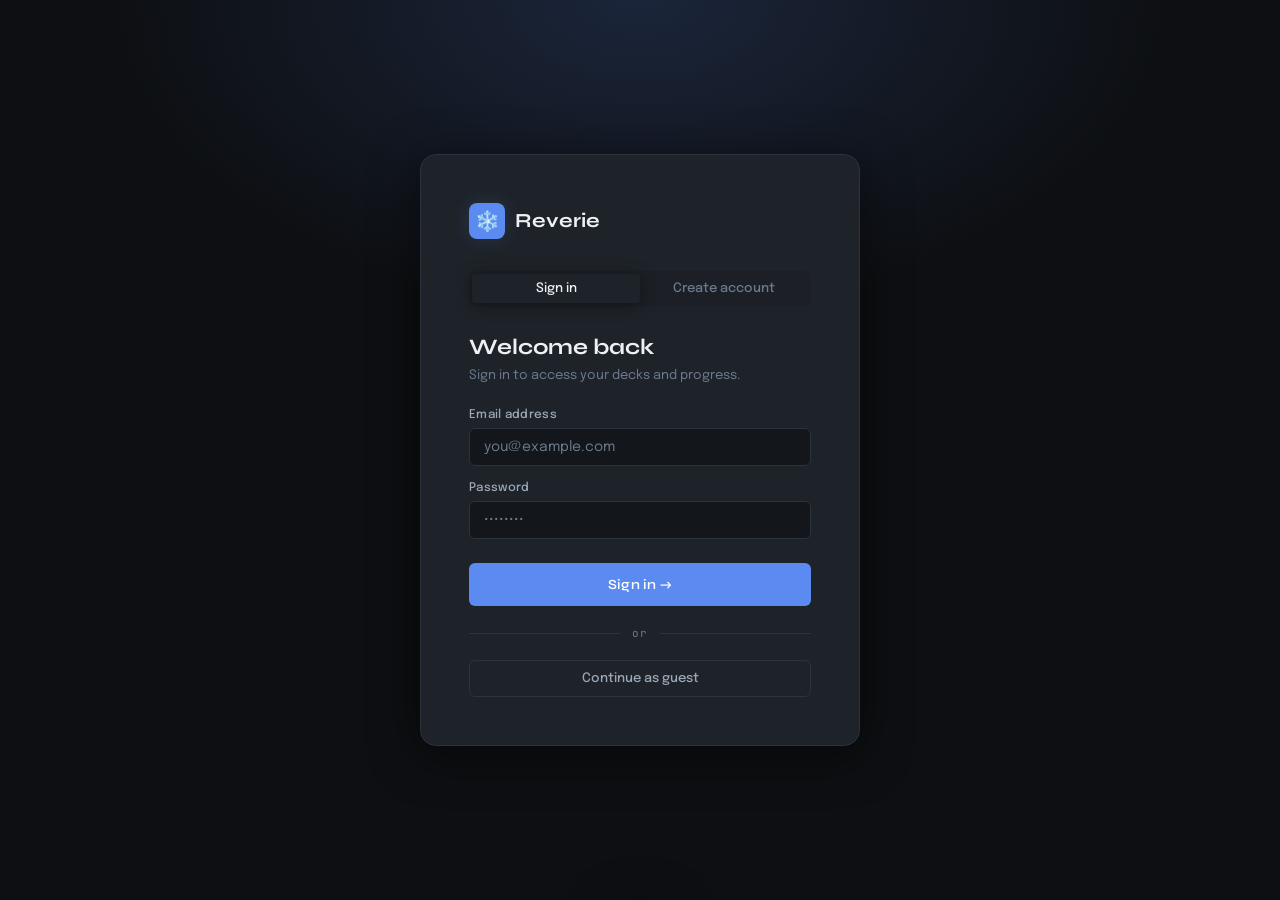
==== commit cd9ad190: "Update flashcards.html" ====
--- a/flashcards.html
+++ b/flashcards.html
@@ -1,519 +1,1097 @@
 <!DOCTYPE html>
-<html lang="en">
+<html lang="en" data-theme="dark">
 <head>
 <meta charset="UTF-8"/>
 <meta name="viewport" content="width=device-width, initial-scale=1.0"/>
-<title>flashcards — study tool</title>
-<link href="https://fonts.googleapis.com/css2?family=DM+Serif+Display&family=DM+Mono:wght@300;400;500&family=Lato:wght@300;400;700&display=swap" rel="stylesheet"/>
+<title>Reverie — Flashcard Studio</title>
+<link href="https://fonts.googleapis.com/css2?family=Syne:wght@400;500;600;700;800&family=Epilogue:wght@300;400;500;600&family=JetBrains+Mono:wght@300;400;500&display=swap" rel="stylesheet"/>
 <style>
 *,*::before,*::after{box-sizing:border-box;margin:0;padding:0;}
-:root{
-  --bg:#F7F8F5;
-  --sage:#A8BFA2;
-  --dark:#3E5F44;
-  --card:#E6E2D3;
-  --gold:#C6A969;
-  --text:#2E2E2E;
-  --text-light:#7a8a7a;
-  --border:#d4cfc2;
-  --shadow:0 2px 16px rgba(62,95,68,0.08);
-  --shadow-hover:0 8px 32px rgba(62,95,68,0.14);
-}
-html{scroll-behavior:smooth;}
-body{font-family:'Lato',sans-serif;background:var(--bg);color:var(--text);min-height:100vh;display:flex;flex-direction:column;align-items:center;}
-
-/* HEADER */
-.site-header{width:100%;padding:28px 0 0;display:flex;flex-direction:column;align-items:center;border-bottom:1px solid var(--border);background:var(--bg);}
-.ascii-title{font-family:'DM Mono',monospace;font-size:clamp(4px,1.1vw,9px);line-height:1.2;color:var(--dark);white-space:pre;letter-spacing:0;margin-bottom:10px;opacity:0.82;}
-.header-sub{font-family:'DM Mono',monospace;font-size:10px;letter-spacing:3px;text-transform:uppercase;color:var(--sage);margin-bottom:20px;}
-.nav-tabs{display:flex;border-top:1px solid var(--border);width:100%;justify-content:center;}
-.nav-tab{font-family:'DM Mono',monospace;font-size:11px;letter-spacing:2px;text-transform:uppercase;color:var(--text-light);padding:12px 28px;cursor:pointer;border:none;border-top:2px solid transparent;margin-top:-1px;background:none;transition:all 0.2s;}
-.nav-tab:hover{color:var(--dark);}
-.nav-tab.active{color:var(--dark);border-top-color:var(--dark);font-weight:500;}
-.nav-tab:disabled{opacity:0.3;cursor:default;}
-
-/* MAIN */
-.main{width:100%;max-width:780px;padding:48px 24px 80px;}
-.screen{display:none;}
-.screen.active{display:block;animation:fadeIn 0.3s ease;}
-@keyframes fadeIn{from{opacity:0;transform:translateY(8px);}to{opacity:1;transform:translateY(0);}}
-
-/* SETUP */
-.setup-hero{text-align:center;margin-bottom:44px;}
-.setup-hero h2{font-family:'DM Serif Display',serif;font-size:clamp(26px,5vw,40px);color:var(--dark);margin-bottom:10px;font-weight:400;}
-.setup-hero p{font-family:'DM Mono',monospace;font-size:11px;letter-spacing:1.5px;color:var(--text-light);}
-.option-grid{display:grid;grid-template-columns:1fr 1fr;gap:18px;margin-bottom:28px;}
-@media(max-width:520px){.option-grid{grid-template-columns:1fr;}}
-.option-card{border:1.5px solid var(--border);border-radius:4px;padding:30px 24px;cursor:pointer;transition:all 0.22s;background:white;text-align:center;position:relative;overflow:hidden;}
-.option-card::after{content:'';position:absolute;bottom:0;left:0;right:0;height:3px;background:var(--dark);transform:scaleX(0);transform-origin:left;transition:transform 0.25s ease;}
-.option-card:hover{border-color:var(--sage);box-shadow:var(--shadow-hover);transform:translateY(-2px);}
-.option-card:hover::after{transform:scaleX(1);}
-.option-card.selected{border-color:var(--dark);background:#f4f6f1;}
-.option-card.selected::after{transform:scaleX(1);}
-.option-icon{font-size:30px;margin-bottom:12px;display:block;}
-.option-title{font-family:'DM Serif Display',serif;font-size:17px;color:var(--dark);margin-bottom:6px;font-weight:400;}
-.option-desc{font-family:'DM Mono',monospace;font-size:10px;color:var(--text-light);letter-spacing:0.4px;line-height:1.65;}
-.form-group{margin-bottom:20px;}
-.form-label{display:block;font-family:'DM Mono',monospace;font-size:10px;letter-spacing:2px;text-transform:uppercase;color:var(--text-light);margin-bottom:8px;}
-.form-input{width:100%;font-family:'Lato',sans-serif;font-size:15px;padding:12px 16px;border:1.5px solid var(--border);border-radius:3px;background:white;color:var(--text);outline:none;transition:border-color 0.2s;}
-.form-input:focus{border-color:var(--dark);}
-.form-input::placeholder{color:#bbb;}
-
-.counter-row{display:flex;align-items:center;gap:14px;}
-.counter-btn{width:34px;height:34px;border-radius:50%;border:1.5px solid var(--border);background:white;font-size:18px;cursor:pointer;color:var(--text);display:flex;align-items:center;justify-content:center;transition:all 0.15s;}
-.counter-btn:hover{background:var(--dark);color:white;border-color:var(--dark);}
-.counter-val{font-family:'DM Mono',monospace;font-size:20px;color:var(--dark);min-width:34px;text-align:center;}
-.btn{font-family:'DM Mono',monospace;font-size:11px;letter-spacing:2px;text-transform:uppercase;padding:12px 30px;border:none;border-radius:3px;cursor:pointer;transition:all 0.2s;}
-.btn-primary{background:var(--dark);color:white;}
-.btn-primary:hover{background:#2e4733;box-shadow:0 4px 14px rgba(62,95,68,0.3);}
-.btn-secondary{background:transparent;color:var(--dark);border:1.5px solid var(--dark);}
-.btn-secondary:hover{background:var(--dark);color:white;}
-.btn-ghost{background:transparent;color:var(--text-light);border:1.5px solid var(--border);}
-.btn-ghost:hover{border-color:var(--sage);color:var(--dark);}
-.btn-gold{background:var(--gold);color:white;}
-.btn-gold:hover{background:#b8944a;}
-.divider{display:flex;align-items:center;gap:16px;margin:24px 0;color:var(--text-light);font-family:'DM Mono',monospace;font-size:10px;letter-spacing:2px;}
-.divider::before,.divider::after{content:'';flex:1;height:1px;background:var(--border);}
-
-/* BUILD */
-.build-header{display:flex;align-items:center;justify-content:space-between;margin-bottom:28px;flex-wrap:wrap;gap:12px;}
-.build-deck-name{font-family:'DM Serif Display',serif;font-size:24px;color:var(--dark);font-weight:400;}
-.build-count{font-family:'DM Mono',monospace;font-size:10px;color:var(--text-light);letter-spacing:2px;}
-.card-builder{background:white;border:1.5px solid var(--border);border-radius:4px;padding:22px;margin-bottom:12px;position:relative;transition:border-color 0.2s,opacity 0.2s,transform 0.2s;}
-.card-builder:focus-within{border-color:var(--sage);}
-.card-num{font-family:'DM Mono',monospace;font-size:10px;letter-spacing:2px;color:var(--text-light);text-transform:uppercase;margin-bottom:12px;display:flex;align-items:center;justify-content:space-between;}
-.delete-card-btn{background:none;border:none;cursor:pointer;color:#ccc;font-size:15px;transition:color 0.15s;padding:0;}
-.delete-card-btn:hover{color:#e57373;}
-.card-fields{display:grid;grid-template-columns:1fr 1fr;gap:14px;}
-@media(max-width:480px){.card-fields{grid-template-columns:1fr;}}
-.card-textarea{width:100%;font-family:'Lato',sans-serif;font-size:14px;padding:10px 12px;border:1.5px solid var(--border);border-radius:3px;background:var(--bg);color:var(--text);resize:vertical;min-height:68px;outline:none;transition:border-color 0.2s;line-height:1.5;}
-.card-textarea:focus{border-color:var(--dark);background:white;}
-.card-textarea::placeholder{color:#bbb;}
-.field-label{font-family:'DM Mono',monospace;font-size:9px;letter-spacing:1.5px;text-transform:uppercase;color:var(--text-light);margin-bottom:5px;display:block;}
-.add-card-row{display:flex;justify-content:center;margin:14px 0 28px;}
-.add-card-btn{font-family:'DM Mono',monospace;font-size:10px;letter-spacing:2px;text-transform:uppercase;padding:11px 26px;border:1.5px dashed var(--sage);border-radius:3px;background:transparent;cursor:pointer;color:var(--dark);transition:all 0.2s;}
-.add-card-btn:hover{background:#f0f4ee;border-color:var(--dark);}
-.build-footer{display:flex;justify-content:space-between;align-items:center;padding-top:22px;border-top:1px solid var(--border);gap:12px;flex-wrap:wrap;}
-
-
-/* STUDY */
-.study-header{display:flex;align-items:center;justify-content:space-between;margin-bottom:28px;flex-wrap:wrap;gap:12px;}
-.study-deck-name{font-family:'DM Serif Display',serif;font-size:21px;color:var(--dark);font-weight:400;}
-.study-meta{font-family:'DM Mono',monospace;font-size:11px;color:var(--text-light);letter-spacing:1.5px;}
-.progress-bar-wrap{width:100%;height:2px;background:var(--border);border-radius:2px;margin-bottom:28px;overflow:hidden;}
-.progress-bar-fill{height:100%;background:var(--dark);transition:width 0.4s ease;border-radius:2px;}
-.dots-row{display:flex;gap:5px;justify-content:center;margin-bottom:24px;flex-wrap:wrap;}
-.dot{width:7px;height:7px;border-radius:50%;background:var(--border);transition:all 0.2s;cursor:pointer;}
-.dot.current{background:var(--dark);transform:scale(1.35);}
-.dot.seen{background:var(--sage);}
-.dot.known{background:var(--gold);}
-
-/* FLASHCARD */
-.flip-scene{width:100%;max-width:600px;height:250px;perspective:1000px;cursor:pointer;margin:0 auto 22px;user-select:none;}
-.flip-card{width:100%;height:100%;position:relative;transform-style:preserve-3d;transition:transform 0.5s cubic-bezier(0.4,0,0.2,1);}
-.flip-card.flipped{transform:rotateY(180deg);}
-.flip-face{position:absolute;inset:0;border-radius:4px;display:flex;flex-direction:column;align-items:center;justify-content:center;backface-visibility:hidden;-webkit-backface-visibility:hidden;padding:34px 40px;text-align:center;border:1.5px solid var(--border);background:white;box-shadow:var(--shadow);}
-.flip-back{transform:rotateY(180deg);background:var(--card);}
-.face-tag{font-family:'DM Mono',monospace;font-size:9px;letter-spacing:3px;text-transform:uppercase;color:var(--text-light);margin-bottom:14px;}
-.face-text{font-family:'DM Serif Display',serif;font-size:clamp(17px,3.5vw,25px);color:var(--dark);font-weight:400;line-height:1.4;}
-.tap-hint{font-family:'DM Mono',monospace;font-size:9px;color:#ccc;letter-spacing:2px;position:absolute;bottom:14px;}
-
-/* CONTROLS */
-.mode-row{display:flex;gap:8px;justify-content:center;margin-bottom:24px;flex-wrap:wrap;}
-.mode-pill{font-family:'DM Mono',monospace;font-size:10px;letter-spacing:2px;text-transform:uppercase;padding:7px 18px;border:1.5px solid var(--border);border-radius:20px;background:white;cursor:pointer;color:var(--text-light);transition:all 0.18s;}
-.mode-pill:hover{border-color:var(--dark);color:var(--dark);}
-.mode-pill.active{background:var(--dark);color:white;border-color:var(--dark);}
-.study-controls{display:flex;align-items:center;justify-content:center;gap:10px;margin-bottom:20px;flex-wrap:wrap;}
-.ctrl-btn{font-family:'DM Mono',monospace;font-size:10px;letter-spacing:1.5px;text-transform:uppercase;padding:9px 20px;border:1.5px solid var(--border);border-radius:3px;background:white;cursor:pointer;color:var(--text-light);transition:all 0.18s;}
-.ctrl-btn:hover{border-color:var(--dark);color:var(--dark);}
-.ctrl-btn.starred-active{color:var(--gold);border-color:var(--gold);}
-.arrow-btn{width:42px;height:42px;border-radius:50%;border:1.5px solid var(--border);background:white;font-size:17px;cursor:pointer;display:flex;align-items:center;justify-content:center;transition:all 0.18s;color:var(--text);}
-.arrow-btn:hover{background:var(--dark);color:white;border-color:var(--dark);}
-.arrow-btn:disabled{opacity:0.3;cursor:default;}
-.arrow-btn:disabled:hover{background:white;color:var(--text);border-color:var(--border);}
-.confidence-row{display:flex;gap:10px;justify-content:center;margin-bottom:28px;}
-.conf-btn{font-family:'DM Mono',monospace;font-size:10px;letter-spacing:1.5px;text-transform:uppercase;padding:8px 16px;border-radius:3px;border:1.5px solid;cursor:pointer;background:transparent;transition:all 0.18s;}
-.conf-again{border-color:#e0a090;color:#c0604a;}
-.conf-again:hover{background:#e0a090;color:white;}
-.conf-good{border-color:var(--sage);color:#3a6e3a;}
-.conf-good:hover{background:var(--sage);color:white;}
-.conf-easy{border-color:var(--gold);color:#8a6020;}
-.conf-easy:hover{background:var(--gold);color:white;}
-.stats-bar{display:flex;gap:28px;justify-content:center;margin-bottom:12px;flex-wrap:wrap;}
-.stat-item{text-align:center;}
-.stat-num{font-family:'DM Mono',monospace;font-size:19px;color:var(--dark);display:block;}
-.stat-label{font-family:'DM Mono',monospace;font-size:9px;letter-spacing:2px;text-transform:uppercase;color:var(--text-light);}
-
-/* COMPLETION */
-.completion-banner{background:white;border:1.5px solid var(--border);border-radius:4px;padding:36px 28px;text-align:center;margin-bottom:24px;}
-.completion-banner h3{font-family:'DM Serif Display',serif;font-size:26px;color:var(--dark);margin-bottom:10px;font-weight:400;}
-.completion-banner p{font-family:'DM Mono',monospace;font-size:11px;color:var(--text-light);letter-spacing:1px;margin-bottom:22px;}
-.completion-actions{display:flex;gap:10px;justify-content:center;flex-wrap:wrap;}
-
-/* WRITE MODE */
-.write-scene{width:100%;max-width:600px;height:200px;margin:0 auto 20px;background:white;border:1.5px solid var(--border);border-radius:4px;display:flex;flex-direction:column;align-items:center;justify-content:center;padding:28px 40px;text-align:center;}
-.write-input{width:100%;max-width:600px;display:block;margin:0 auto;font-family:'DM Serif Display',serif;font-size:19px;padding:14px 18px;border:1.5px solid var(--border);border-radius:3px;background:white;color:var(--text);outline:none;text-align:center;transition:border-color 0.2s;}
-.write-input:focus{border-color:var(--dark);}
-.write-input.correct{border-color:var(--sage);background:#f0f8ee;}
-.write-input.incorrect{border-color:#e0a090;background:#fef5f3;}
-.write-feedback{font-family:'DM Mono',monospace;font-size:11px;letter-spacing:1px;text-align:center;min-height:20px;margin:10px 0;padding:0 20px;}
-
-/* MATCH */
-.match-header{display:flex;align-items:center;justify-content:space-between;margin-bottom:20px;flex-wrap:wrap;gap:10px;}
-.match-timer{font-family:'DM Mono',monospace;font-size:13px;color:var(--text-light);letter-spacing:3px;}
+
+/* ── TOKENS ───────────────────────────────────── */
+:root {
+  --radius:10px;
+  --radius-sm:6px;
+  --radius-lg:16px;
+  --transition:0.22s cubic-bezier(0.4,0,0.2,1);
+  --font-display:'Syne',sans-serif;
+  --font-body:'Epilogue',sans-serif;
+  --font-mono:'JetBrains Mono',monospace;
+}
+
+[data-theme="dark"] {
+  --bg:#0d0f12;
+  --bg-2:#13161a;
+  --bg-3:#1c2026;
+  --surface:#1e2329;
+  --surface-2:#252c35;
+  --surface-3:#2e3740;
+  --border:#2a333e;
+  --border-2:#333d4a;
+  --text:#eef0f4;
+  --text-2:#9ba8b8;
+  --text-3:#6b7a8d;
+  --accent:#5b8af0;
+  --accent-2:#7da0f5;
+  --accent-glow:rgba(91,138,240,0.18);
+  --green:#4ade80;
+  --green-dim:#1a3a27;
+  --amber:#f59e0b;
+  --amber-dim:#2d2010;
+  --red:#f87171;
+  --red-dim:#2d1414;
+  --card-front:#1e2329;
+  --card-back:#1a2232;
+  --overlay:rgba(0,0,0,0.7);
+  --shadow:0 2px 16px rgba(0,0,0,0.4);
+  --shadow-lg:0 8px 48px rgba(0,0,0,0.55);
+  --noise-opacity:0.025;
+}
+
+[data-theme="light"] {
+  --bg:#f4f6f9;
+  --bg-2:#edf0f5;
+  --bg-3:#e4e9f0;
+  --surface:#ffffff;
+  --surface-2:#f8fafc;
+  --surface-3:#eef1f6;
+  --border:#dde3ed;
+  --border-2:#cdd5e0;
+  --text:#0f1520;
+  --text-2:#4a5568;
+  --text-3:#8795a8;
+  --accent:#2563eb;
+  --accent-2:#3b82f6;
+  --accent-glow:rgba(37,99,235,0.12);
+  --green:#16a34a;
+  --green-dim:#dcfce7;
+  --amber:#d97706;
+  --amber-dim:#fef3c7;
+  --red:#dc2626;
+  --red-dim:#fee2e2;
+  --card-front:#ffffff;
+  --card-back:#f0f5ff;
+  --overlay:rgba(0,0,0,0.45);
+  --shadow:0 2px 12px rgba(15,21,32,0.08);
+  --shadow-lg:0 12px 48px rgba(15,21,32,0.14);
+  --noise-opacity:0;
+}
+
+/* ── BASE ──────────────────────────────────────── */
+html{height:100%;scroll-behavior:smooth;}
+body{
+  font-family:var(--font-body);
+  background:var(--bg);
+  color:var(--text);
+  min-height:100%;
+  transition:background var(--transition),color var(--transition);
+  overflow-x:hidden;
+  position:relative;
+}
+
+/* subtle grain */
+body::before{
+  content:'';position:fixed;inset:0;
+  background-image:url("data:image/svg+xml,%3Csvg viewBox='0 0 256 256' xmlns='http://www.w3.org/2000/svg'%3E%3Cfilter id='noise'%3E%3CfeTurbulence type='fractalNoise' baseFrequency='0.9' numOctaves='4' stitchTiles='stitch'/%3E%3C/filter%3E%3Crect width='100%25' height='100%25' filter='url(%23noise)'/%3E%3C/svg%3E");
+  opacity:var(--noise-opacity);
+  pointer-events:none;z-index:0;
+}
+
+/* ── SCROLLBAR ─────────────────────────────────── */
+::-webkit-scrollbar{width:5px;height:5px;}
+::-webkit-scrollbar-track{background:transparent;}
+::-webkit-scrollbar-thumb{background:var(--border-2);border-radius:4px;}
+
+/* ── APP SHELL ─────────────────────────────────── */
+.app{display:none;flex-direction:column;min-height:100vh;position:relative;z-index:1;}
+.app.visible{display:flex;}
+
+/* ── AUTH SCREEN ───────────────────────────────── */
+#auth-screen{
+  position:fixed;inset:0;z-index:100;
+  display:flex;align-items:center;justify-content:center;
+  background:var(--bg);
+  padding:20px;
+  transition:background var(--transition);
+}
+#auth-screen::after{
+  content:'';position:absolute;inset:0;
+  background:radial-gradient(ellipse 60% 50% at 50% 0%, var(--accent-glow), transparent 70%);
+  pointer-events:none;
+}
+
+.auth-box{
+  width:100%;max-width:440px;
+  background:var(--surface);
+  border:1px solid var(--border);
+  border-radius:var(--radius-lg);
+  padding:clamp(28px,6vw,48px);
+  box-shadow:var(--shadow-lg);
+  position:relative;z-index:1;
+  animation:authReveal 0.5s cubic-bezier(0.34,1.3,0.64,1) both;
+}
+@keyframes authReveal{from{opacity:0;transform:scale(0.94) translateY(16px);}to{opacity:1;transform:none;}}
+
+.auth-logo{
+  display:flex;align-items:center;gap:10px;
+  margin-bottom:32px;
+}
+.auth-logo-mark{
+  width:36px;height:36px;
+  background:var(--accent);
+  border-radius:8px;
+  display:flex;align-items:center;justify-content:center;
+  color:#fff;font-size:20px;
+  box-shadow:0 0 18px var(--accent-glow);
+}
+.auth-logo-name{font-family:var(--font-display);font-weight:700;font-size:20px;color:var(--text);}
+
+.auth-tabs{display:flex;gap:0;margin-bottom:28px;background:var(--bg-3);border-radius:var(--radius-sm);padding:3px;}
+.auth-tab{
+  flex:1;font-family:var(--font-body);font-size:13px;font-weight:500;
+  padding:8px 0;border:none;border-radius:calc(var(--radius-sm) - 2px);
+  cursor:pointer;background:transparent;color:var(--text-3);
+  transition:all var(--transition);
+}
+.auth-tab.active{background:var(--surface);color:var(--text);box-shadow:var(--shadow);}
+
+.auth-title{font-family:var(--font-display);font-size:22px;font-weight:700;color:var(--text);margin-bottom:6px;}
+.auth-sub{font-size:13px;color:var(--text-3);margin-bottom:24px;line-height:1.5;}
+
+.field{margin-bottom:16px;}
+.field-label{display:block;font-size:12px;font-weight:500;color:var(--text-2);margin-bottom:7px;letter-spacing:0.3px;}
+.field-input{
+  width:100%;font-family:var(--font-body);font-size:14px;
+  padding:11px 14px;
+  background:var(--bg-2);border:1.5px solid var(--border);
+  border-radius:var(--radius-sm);color:var(--text);
+  outline:none;transition:border-color var(--transition),box-shadow var(--transition);
+}
+.field-input:focus{border-color:var(--accent);box-shadow:0 0 0 3px var(--accent-glow);}
+.field-input::placeholder{color:var(--text-3);}
+
+.auth-btn{
+  width:100%;margin-top:8px;
+  font-family:var(--font-display);font-size:14px;font-weight:600;
+  padding:13px;border:none;border-radius:var(--radius-sm);
+  background:var(--accent);color:#fff;cursor:pointer;
+  transition:all var(--transition);letter-spacing:0.3px;
+}
+.auth-btn:hover{filter:brightness(1.1);transform:translateY(-1px);box-shadow:0 4px 20px var(--accent-glow);}
+.auth-btn:active{transform:none;}
+
+.auth-divider{display:flex;align-items:center;gap:12px;margin:20px 0;color:var(--text-3);font-size:11px;font-family:var(--font-mono);letter-spacing:1px;}
+.auth-divider::before,.auth-divider::after{content:'';flex:1;height:1px;background:var(--border);}
+
+.auth-guest{
+  width:100%;font-family:var(--font-body);font-size:13px;font-weight:500;
+  padding:11px;border:1.5px solid var(--border);border-radius:var(--radius-sm);
+  background:transparent;color:var(--text-2);cursor:pointer;
+  transition:all var(--transition);
+}
+.auth-guest:hover{border-color:var(--border-2);color:var(--text);background:var(--surface-2);}
+
+.auth-error{
+  font-size:12px;color:var(--red);background:var(--red-dim);
+  padding:10px 12px;border-radius:var(--radius-sm);
+  margin-bottom:14px;display:none;
+  border:1px solid rgba(248,113,113,0.25);
+}
+.auth-error.visible{display:block;}
+
+.avatar-row{display:flex;gap:10px;margin-bottom:16px;}
+.avatar-opt{
+  width:48px;height:48px;border-radius:50%;
+  font-size:22px;display:flex;align-items:center;justify-content:center;
+  border:2.5px solid var(--border);cursor:pointer;
+  background:var(--bg-2);transition:all var(--transition);
+}
+.avatar-opt:hover,.avatar-opt.selected{border-color:var(--accent);background:var(--accent-glow);transform:scale(1.05);}
+
+/* ── TOPBAR ──────────────────────────────────────── */
+.topbar{
+  height:62px;display:flex;align-items:center;justify-content:space-between;
+  padding:0 clamp(16px,4vw,32px);
+  background:var(--surface);
+  border-bottom:1px solid var(--border);
+  position:sticky;top:0;z-index:50;
+  backdrop-filter:blur(12px);
+}
+.topbar-left{display:flex;align-items:center;gap:12px;}
+.topbar-logo-mark{
+  width:32px;height:32px;background:var(--accent);border-radius:7px;
+  display:flex;align-items:center;justify-content:center;
+  font-size:17px;color:#fff;
+  flex-shrink:0;
+}
+.topbar-brand{font-family:var(--font-display);font-weight:700;font-size:17px;color:var(--text);}
+.topbar-right{display:flex;align-items:center;gap:8px;}
+
+.nav-pill-wrap{display:flex;gap:2px;background:var(--bg-3);padding:3px;border-radius:var(--radius-sm);margin-left:8px;}
+@media(max-width:520px){.nav-pill-wrap{display:none;}}
+.nav-pill{
+  font-family:var(--font-body);font-size:12px;font-weight:500;
+  padding:6px 14px;border:none;border-radius:calc(var(--radius-sm) - 2px);
+  cursor:pointer;background:transparent;color:var(--text-3);
+  transition:all var(--transition);white-space:nowrap;
+}
+.nav-pill:hover{color:var(--text);}
+.nav-pill.active{background:var(--surface);color:var(--text);box-shadow:var(--shadow);}
+.nav-pill:disabled{opacity:0.3;pointer-events:none;}
+
+.icon-btn{
+  width:36px;height:36px;border-radius:var(--radius-sm);
+  border:1px solid var(--border);background:var(--surface-2);
+  display:flex;align-items:center;justify-content:center;
+  cursor:pointer;font-size:16px;transition:all var(--transition);color:var(--text-2);
+}
+.icon-btn:hover{background:var(--surface-3);color:var(--text);}
+
+.user-chip{
+  display:flex;align-items:center;gap:8px;
+  padding:5px 10px 5px 5px;
+  border:1px solid var(--border);border-radius:20px;
+  background:var(--surface-2);cursor:pointer;
+  transition:all var(--transition);
+}
+.user-chip:hover{background:var(--surface-3);}
+.user-avatar{width:26px;height:26px;border-radius:50%;background:var(--accent);display:flex;align-items:center;justify-content:center;font-size:13px;}
+.user-name{font-size:12px;font-weight:500;color:var(--text-2);max-width:80px;overflow:hidden;text-overflow:ellipsis;white-space:nowrap;}
+@media(max-width:400px){.user-name{display:none;}}
+
+/* ── MAIN ────────────────────────────────────────── */
+.main{flex:1;width:100%;max-width:820px;margin:0 auto;padding:clamp(24px,5vw,48px) clamp(16px,4vw,32px) 80px;}
+
+.screen{display:none;animation:screenIn 0.3s ease both;}
+.screen.active{display:block;}
+@keyframes screenIn{from{opacity:0;transform:translateY(10px);}to{opacity:1;transform:none;}}
+
+/* ── SETUP ───────────────────────────────────────── */
+.setup-hero{margin-bottom:40px;}
+.hero-eyebrow{
+  font-family:var(--font-mono);font-size:11px;letter-spacing:2px;
+  text-transform:uppercase;color:var(--accent);margin-bottom:10px;
+  display:flex;align-items:center;gap:8px;
+}
+.hero-eyebrow::before{content:'';width:20px;height:1.5px;background:var(--accent);}
+.hero-h1{font-family:var(--font-display);font-size:clamp(28px,5vw,42px);font-weight:700;color:var(--text);line-height:1.15;margin-bottom:10px;}
+.hero-sub{font-size:14px;color:var(--text-3);line-height:1.6;max-width:480px;}
+
+.setup-grid{display:grid;grid-template-columns:1fr 1fr;gap:14px;margin-bottom:32px;}
+@media(max-width:480px){.setup-grid{grid-template-columns:1fr;}}
+
+/* form */
+.fgroup{margin-bottom:20px;}
+.flabel{display:block;font-size:12px;font-weight:500;color:var(--text-2);margin-bottom:7px;letter-spacing:0.3px;}
+.finput{
+  width:100%;font-family:var(--font-body);font-size:14px;
+  padding:11px 14px;background:var(--surface);border:1.5px solid var(--border);
+  border-radius:var(--radius-sm);color:var(--text);
+  outline:none;transition:border-color var(--transition),box-shadow var(--transition);
+}
+.finput:focus{border-color:var(--accent);box-shadow:0 0 0 3px var(--accent-glow);}
+.finput::placeholder{color:var(--text-3);}
+
+.counter-wrap{display:flex;align-items:center;gap:14px;}
+.cnt-btn{
+  width:36px;height:36px;border-radius:50%;
+  border:1.5px solid var(--border);background:var(--surface);
+  color:var(--text);font-size:18px;cursor:pointer;
+  display:flex;align-items:center;justify-content:center;
+  transition:all var(--transition);
+}
+.cnt-btn:hover{background:var(--accent);border-color:var(--accent);color:#fff;}
+.cnt-val{font-family:var(--font-display);font-size:22px;font-weight:700;color:var(--accent);min-width:36px;text-align:center;}
+
+/* ── BUTTONS ─────────────────────────────────────── */
+.btn{
+  font-family:var(--font-display);font-size:13px;font-weight:600;
+  padding:10px 22px;border:none;border-radius:var(--radius-sm);
+  cursor:pointer;transition:all var(--transition);letter-spacing:0.3px;
+  display:inline-flex;align-items:center;gap:7px;
+  white-space:nowrap;
+}
+.btn-primary{background:var(--accent);color:#fff;}
+.btn-primary:hover{filter:brightness(1.1);transform:translateY(-1px);box-shadow:0 4px 20px var(--accent-glow);}
+.btn-secondary{background:var(--surface-2);color:var(--text);border:1.5px solid var(--border);}
+.btn-secondary:hover{border-color:var(--accent);color:var(--accent);}
+.btn-ghost{background:transparent;color:var(--text-3);border:1.5px solid var(--border);}
+.btn-ghost:hover{color:var(--text);border-color:var(--border-2);}
+.btn-green{background:var(--green);color:#0a1a10;}
+.btn-green:hover{filter:brightness(1.1);}
+.btn-amber{background:var(--amber);color:#1a0e00;}
+.btn-amber:hover{filter:brightness(1.1);}
+.btn-sm{padding:7px 14px;font-size:12px;}
+.btn-lg{padding:13px 28px;font-size:14px;}
+
+/* ── BUILD ───────────────────────────────────────── */
+.build-toprow{display:flex;align-items:center;justify-content:space-between;margin-bottom:24px;flex-wrap:wrap;gap:12px;}
+.build-title-wrap .deck-title{font-family:var(--font-display);font-size:22px;font-weight:700;color:var(--text);}
+.build-title-wrap .deck-sub{font-family:var(--font-mono);font-size:11px;color:var(--text-3);margin-top:3px;letter-spacing:1px;}
+
+.card-item{
+  background:var(--surface);border:1.5px solid var(--border);
+  border-radius:var(--radius);padding:18px 20px;margin-bottom:10px;
+  transition:border-color var(--transition),box-shadow var(--transition);
+  position:relative;
+}
+.card-item:focus-within{border-color:var(--accent);box-shadow:0 0 0 3px var(--accent-glow);}
+.card-item-header{display:flex;align-items:center;justify-content:space-between;margin-bottom:14px;}
+.card-num-badge{
+  font-family:var(--font-mono);font-size:10px;letter-spacing:1px;
+  color:var(--text-3);background:var(--bg-3);
+  padding:3px 8px;border-radius:4px;
+}
+.del-btn{background:none;border:none;cursor:pointer;color:var(--text-3);font-size:18px;padding:2px 4px;line-height:1;transition:color var(--transition);}
+.del-btn:hover{color:var(--red);}
+.card-cols{display:grid;grid-template-columns:1fr 1fr;gap:12px;}
+@media(max-width:480px){.card-cols{grid-template-columns:1fr;}}
+.col-label{display:block;font-size:11px;font-weight:500;color:var(--text-3);margin-bottom:6px;text-transform:uppercase;letter-spacing:0.8px;}
+.card-ta{
+  width:100%;font-family:var(--font-body);font-size:14px;
+  padding:10px 12px;background:var(--bg-2);border:1.5px solid var(--border);
+  border-radius:var(--radius-sm);color:var(--text);
+  resize:vertical;min-height:72px;outline:none;line-height:1.5;
+  transition:border-color var(--transition);
+}
+.card-ta:focus{border-color:var(--accent);background:var(--surface);}
+.card-ta::placeholder{color:var(--text-3);}
+
+.add-card-btn{
+  width:100%;font-family:var(--font-display);font-size:13px;font-weight:600;
+  padding:13px;border:2px dashed var(--border-2);
+  border-radius:var(--radius);background:transparent;color:var(--text-3);
+  cursor:pointer;transition:all var(--transition);margin-bottom:24px;
+}
+.add-card-btn:hover{border-color:var(--accent);color:var(--accent);background:var(--accent-glow);}
+
+.build-footer{display:flex;justify-content:space-between;align-items:center;padding-top:20px;border-top:1px solid var(--border);gap:12px;flex-wrap:wrap;}
+
+/* ── STUDY ───────────────────────────────────────── */
+.study-toprow{display:flex;align-items:flex-start;justify-content:space-between;margin-bottom:24px;flex-wrap:wrap;gap:12px;}
+.study-title-wrap .s-deck{font-family:var(--font-display);font-size:20px;font-weight:700;}
+.study-title-wrap .s-meta{font-family:var(--font-mono);font-size:11px;color:var(--text-3);margin-top:3px;letter-spacing:1px;}
+
+.mode-tabs{display:flex;gap:3px;background:var(--bg-3);padding:3px;border-radius:var(--radius-sm);margin-bottom:20px;width:fit-content;}
+.mode-tab{
+  font-family:var(--font-body);font-size:12px;font-weight:500;
+  padding:7px 16px;border:none;border-radius:calc(var(--radius-sm) - 2px);
+  cursor:pointer;background:transparent;color:var(--text-3);
+  transition:all var(--transition);
+}
+.mode-tab.active{background:var(--surface);color:var(--text);box-shadow:var(--shadow);}
+
+.prog-track{width:100%;height:3px;background:var(--border);border-radius:3px;margin-bottom:20px;overflow:hidden;}
+.prog-fill{height:100%;background:linear-gradient(90deg,var(--accent),var(--accent-2));border-radius:3px;transition:width 0.5s ease;}
+
+.dots-bar{display:flex;gap:4px;justify-content:center;flex-wrap:wrap;margin-bottom:22px;}
+.dot{width:8px;height:8px;border-radius:50%;background:var(--border-2);cursor:pointer;transition:all 0.2s;}
+.dot.active{background:var(--accent);transform:scale(1.4);}
+.dot.seen{background:var(--text-3);}
+.dot.known{background:var(--green);}
+
+/* Flashcard */
+.card-scene{width:100%;max-width:580px;height:240px;perspective:1200px;cursor:pointer;margin:0 auto 18px;user-select:none;}
+@media(max-width:480px){.card-scene{height:200px;}}
+.card-3d{width:100%;height:100%;position:relative;transform-style:preserve-3d;transition:transform 0.52s cubic-bezier(0.4,0,0.2,1);}
+.card-3d.flipped{transform:rotateY(180deg);}
+.card-face{
+  position:absolute;inset:0;border-radius:var(--radius);
+  display:flex;flex-direction:column;align-items:center;justify-content:center;
+  backface-visibility:hidden;-webkit-backface-visibility:hidden;
+  padding:28px 36px;text-align:center;
+  border:1.5px solid var(--border);box-shadow:var(--shadow);
+  transition:border-color var(--transition),box-shadow var(--transition);
+}
+.card-face:hover{box-shadow:var(--shadow-lg);}
+.card-front{background:var(--card-front);}
+.card-back{transform:rotateY(180deg);background:var(--card-back);}
+.face-badge{
+  font-family:var(--font-mono);font-size:9px;letter-spacing:2px;
+  text-transform:uppercase;color:var(--text-3);
+  background:var(--bg-3);padding:4px 10px;border-radius:4px;margin-bottom:16px;
+}
+.face-content{font-family:var(--font-display);font-size:clamp(16px,3.5vw,23px);font-weight:600;color:var(--text);line-height:1.4;}
+.tap-hint{font-family:var(--font-mono);font-size:9px;color:var(--text-3);letter-spacing:1.5px;position:absolute;bottom:14px;display:flex;align-items:center;gap:5px;}
+.tap-hint::before,.tap-hint::after{content:'';width:12px;height:1px;background:var(--border-2);}
+
+.card-controls{display:flex;align-items:center;justify-content:center;gap:8px;margin-bottom:16px;flex-wrap:wrap;}
+.arrow-btn{
+  width:40px;height:40px;border-radius:50%;
+  border:1.5px solid var(--border);background:var(--surface);
+  color:var(--text-2);font-size:16px;cursor:pointer;
+  display:flex;align-items:center;justify-content:center;
+  transition:all var(--transition);
+}
+.arrow-btn:hover:not(:disabled){background:var(--accent);border-color:var(--accent);color:#fff;transform:scale(1.05);}
+.arrow-btn:disabled{opacity:0.25;cursor:default;}
+.ctrl-pill{
+  font-family:var(--font-mono);font-size:10px;letter-spacing:1px;
+  padding:8px 14px;border:1.5px solid var(--border);border-radius:20px;
+  background:var(--surface);color:var(--text-3);cursor:pointer;
+  transition:all var(--transition);
+}
+.ctrl-pill:hover{border-color:var(--accent);color:var(--accent);}
+.ctrl-pill.on{border-color:var(--amber);color:var(--amber);background:var(--amber-dim);}
+
+.conf-row{display:flex;gap:8px;justify-content:center;margin-bottom:22px;flex-wrap:wrap;}
+.conf-btn{
+  font-family:var(--font-mono);font-size:10px;letter-spacing:1px;
+  padding:8px 18px;border-radius:var(--radius-sm);border:1.5px solid;
+  cursor:pointer;background:transparent;transition:all var(--transition);
+}
+.conf-again{border-color:var(--red);color:var(--red);}
+.conf-again:hover{background:var(--red-dim);}
+.conf-good{border-color:var(--green);color:var(--green);}
+.conf-good:hover{background:var(--green-dim);}
+.conf-easy{border-color:var(--amber);color:var(--amber);}
+.conf-easy:hover{background:var(--amber-dim);}
+
+.stats-row{display:flex;gap:0;justify-content:center;}
+.stat-block{
+  text-align:center;padding:12px 24px;
+  border-right:1px solid var(--border);
+}
+.stat-block:last-child{border-right:none;}
+.stat-n{font-family:var(--font-display);font-size:22px;font-weight:700;color:var(--text);display:block;}
+.stat-l{font-family:var(--font-mono);font-size:9px;letter-spacing:1.5px;text-transform:uppercase;color:var(--text-3);display:block;margin-top:2px;}
+
+/* Write mode */
+.write-prompt{
+  width:100%;max-width:580px;margin:0 auto 16px;
+  background:var(--surface);border:1.5px solid var(--border);
+  border-radius:var(--radius);padding:28px 32px;text-align:center;
+  min-height:160px;display:flex;flex-direction:column;align-items:center;justify-content:center;
+}
+.write-input{
+  width:100%;max-width:580px;display:block;margin:0 auto;
+  font-family:var(--font-display);font-size:17px;font-weight:600;
+  padding:14px 18px;border:2px solid var(--border);border-radius:var(--radius-sm);
+  background:var(--surface);color:var(--text);outline:none;text-align:center;
+  transition:all var(--transition);
+}
+.write-input:focus{border-color:var(--accent);box-shadow:0 0 0 3px var(--accent-glow);}
+.write-input.correct{border-color:var(--green);background:var(--green-dim);}
+.write-input.wrong{border-color:var(--red);background:var(--red-dim);}
+.write-fb{
+  font-family:var(--font-mono);font-size:11px;letter-spacing:0.5px;
+  text-align:center;min-height:22px;margin:10px 0 14px;padding:0 20px;
+}
+.write-fb.ok{color:var(--green);}
+.write-fb.err{color:var(--red);}
+
+/* Completion */
+.done-card{
+  background:var(--surface);border:1.5px solid var(--border);
+  border-radius:var(--radius);padding:clamp(24px,5vw,40px);
+  text-align:center;
+}
+.done-icon{font-size:42px;margin-bottom:14px;display:block;}
+.done-h{font-family:var(--font-display);font-size:26px;font-weight:700;color:var(--text);margin-bottom:8px;}
+.done-sub{font-family:var(--font-mono);font-size:11px;color:var(--text-3);letter-spacing:1px;margin-bottom:24px;}
+.done-actions{display:flex;gap:10px;justify-content:center;flex-wrap:wrap;}
+
+/* ── MATCH MODE ──────────────────────────────────── */
+.match-header{display:flex;align-items:center;justify-content:space-between;margin-bottom:20px;flex-wrap:wrap;gap:12px;}
+.match-timer-wrap{display:flex;align-items:center;gap:6px;}
+.timer-icon{width:8px;height:8px;background:var(--green);border-radius:50%;animation:pulse 1.2s infinite;}
+@keyframes pulse{0%,100%{opacity:1;transform:scale(1);}50%{opacity:0.5;transform:scale(0.8);}}
+.match-time{font-family:var(--font-mono);font-size:14px;letter-spacing:2px;color:var(--text-2);}
+
 .match-grid{display:grid;grid-template-columns:repeat(4,1fr);gap:10px;margin-bottom:24px;}
-@media(max-width:580px){.match-grid{grid-template-columns:repeat(2,1fr);}}
-.match-card{background:white;border:1.5px solid var(--border);border-radius:4px;padding:14px 10px;text-align:center;cursor:pointer;font-family:'Lato',sans-serif;font-size:12px;color:var(--text);line-height:1.4;min-height:65px;display:flex;align-items:center;justify-content:center;transition:all 0.18s;user-select:none;}
-.match-card:hover{border-color:var(--sage);box-shadow:var(--shadow);}
-.match-card.selected{border-color:var(--dark);background:#f0f4ee;transform:scale(1.02);}
-.match-card.correct{border-color:var(--sage);background:#edf5eb;pointer-events:none;opacity:0.65;animation:matchPop 0.3s ease;}
-.match-card.incorrect{border-color:#e0a090;background:#fdf0ee;animation:matchShake 0.3s ease;}
-@keyframes matchPop{0%{transform:scale(1.06);}50%{transform:scale(1.09);}100%{transform:scale(1);}}
-@keyframes matchShake{0%,100%{transform:translateX(0);}25%{transform:translateX(-5px);}75%{transform:translateX(5px);}}
-.match-complete{text-align:center;padding:44px 20px;}
-.match-complete h3{font-family:'DM Serif Display',serif;font-size:30px;color:var(--dark);margin-bottom:10px;font-weight:400;}
-.match-complete p{font-family:'DM Mono',monospace;font-size:11px;color:var(--text-light);letter-spacing:1.5px;margin-bottom:24px;}
-
-/* TOAST */
-.toast{position:fixed;bottom:28px;left:50%;transform:translateX(-50%) translateY(80px);background:var(--dark);color:white;font-family:'DM Mono',monospace;font-size:11px;letter-spacing:2px;text-transform:uppercase;padding:12px 24px;border-radius:3px;z-index:999;transition:transform 0.28s cubic-bezier(0.4,0,0.2,1);white-space:nowrap;pointer-events:none;}
-.toast.show{transform:translateX(-50%) translateY(0);}
-
-/* RESPONSIVE */
-@media(max-width:580px){.flip-scene{height:210px;}.face-text{font-size:17px;}.study-controls{gap:7px;}}
+@media(max-width:540px){.match-grid{grid-template-columns:repeat(2,1fr);}}
+
+.match-tile{
+  background:var(--surface);border:1.5px solid var(--border);
+  border-radius:var(--radius-sm);padding:14px 10px;text-align:center;
+  cursor:pointer;font-family:var(--font-body);font-size:12px;color:var(--text);
+  line-height:1.4;min-height:68px;display:flex;align-items:center;justify-content:center;
+  transition:all var(--transition);user-select:none;
+}
+.match-tile:hover{border-color:var(--accent);box-shadow:0 0 0 2px var(--accent-glow);}
+.match-tile.sel{border-color:var(--accent);background:var(--accent-glow);transform:scale(1.03);}
+.match-tile.hit{border-color:var(--green);background:var(--green-dim);opacity:0.6;pointer-events:none;animation:matchPop 0.32s ease;}
+.match-tile.miss{border-color:var(--red);background:var(--red-dim);animation:matchShake 0.32s ease;}
+@keyframes matchPop{0%{transform:scale(1.08);}to{transform:scale(1);}}
+@keyframes matchShake{0%,100%{transform:translateX(0);}30%{transform:translateX(-5px);}70%{transform:translateX(5px);}}
+
+.match-done{text-align:center;padding:44px 20px;}
+.match-done h3{font-family:var(--font-display);font-size:30px;font-weight:700;margin-bottom:10px;}
+.match-done p{font-family:var(--font-mono);font-size:11px;color:var(--text-3);letter-spacing:1.5px;margin-bottom:24px;}
+.match-done-actions{display:flex;gap:10px;justify-content:center;flex-wrap:wrap;}
+
+/* ── MOBILE NAV ──────────────────────────────────── */
+.mobile-nav{
+  display:none;
+  position:fixed;bottom:0;left:0;right:0;
+  background:var(--surface);border-top:1px solid var(--border);
+  padding:10px 0 max(10px,env(safe-area-inset-bottom));
+  z-index:50;
+}
+@media(max-width:520px){.mobile-nav{display:flex;justify-content:space-around;}}
+.mnav-btn{
+  display:flex;flex-direction:column;align-items:center;gap:4px;
+  background:none;border:none;cursor:pointer;
+  font-family:var(--font-mono);font-size:9px;letter-spacing:1px;
+  color:var(--text-3);padding:4px 16px;transition:color var(--transition);
+}
+.mnav-btn.active{color:var(--accent);}
+.mnav-btn:disabled{opacity:0.3;pointer-events:none;}
+.mnav-icon{font-size:20px;}
+
+/* ── TOAST ───────────────────────────────────────── */
+.toast{
+  position:fixed;bottom:32px;left:50%;
+  transform:translateX(-50%) translateY(60px);
+  background:var(--surface);color:var(--text);
+  font-family:var(--font-mono);font-size:11px;letter-spacing:1.5px;
+  padding:11px 22px;border-radius:30px;
+  border:1px solid var(--border);box-shadow:var(--shadow-lg);
+  z-index:999;transition:transform 0.28s cubic-bezier(0.4,0,0.2,1);
+  white-space:nowrap;pointer-events:none;
+}
+.toast.up{transform:translateX(-50%) translateY(0);}
+@media(max-width:520px){.toast{bottom:80px;}}
+
+/* ── FOOTER ──────────────────────────────────────── */
+.site-footer{
+  text-align:center;
+  padding:22px 20px max(22px,env(safe-area-inset-bottom));
+  border-top:1px solid var(--border);
+  margin-top:auto;
+}
+.footer-inner{display:flex;flex-direction:column;align-items:center;gap:6px;}
+.footer-by{
+  font-family:var(--font-display);font-size:13px;font-weight:600;
+  color:var(--text-3);letter-spacing:0.3px;
+}
+.footer-by span{color:var(--accent);}
+.footer-stack{
+  display:flex;gap:6px;align-items:center;flex-wrap:wrap;justify-content:center;
+}
+.footer-tag{
+  font-family:var(--font-mono);font-size:10px;letter-spacing:0.8px;
+  padding:3px 9px;border-radius:4px;
+  background:var(--bg-3);color:var(--text-3);
+  border:1px solid var(--border);
+}
+
+.sep{height:1px;background:var(--border);margin:24px 0;}
+.tag-row{display:flex;align-items:center;gap:8px;flex-wrap:wrap;}
+.tag{
+  font-family:var(--font-mono);font-size:10px;letter-spacing:1px;
+  padding:4px 10px;border-radius:4px;
+  background:var(--bg-3);color:var(--text-3);
+}
 </style>
 </head>
 <body>
 
-<header class="site-header">
-<pre class="ascii-title">
- _____ _           _                         _     
-|  ___| | __ _ ___| |__   ___ __ _ _ __ __| |___ 
-| |_  | |/ _` / __| '_ \ / __/ _` | '__/ _` / __|
-|  _| | | (_| \__ \ | | | (_| (_| | | | (_| \__ \
-|_|   |_|\__,_|___/_| |_|\___\__,_|_|  \__,_|___/
-</pre>
-<p class="header-sub">// html · css · javascript · python</p>
-<nav class="nav-tabs">
-  <button class="nav-tab active" id="tab-home" onclick="goToScreen('setup')">Home</button>
-  <button class="nav-tab" id="tab-study" onclick="goToScreen('study')" disabled>Study</button>
-  <button class="nav-tab" id="tab-match" onclick="startMatchMode()" disabled>Match</button>
-</nav>
-</header>
-
-<div class="main">
-
-<!-- ══ SETUP ══ -->
-<div class="screen active" id="setup-screen">
-  <div class="setup-hero">
-    <h2>Create a new deck</h2>
-    <p>// name your deck, set a card count, and start building</p>
-  </div>
-
-  <div class="form-group">
-    <label class="form-label">Deck name</label>
-    <input class="form-input" id="deck-name" type="text" placeholder="e.g. Biology Ch. 4 — Cell Mitosis" maxlength="80"/>
-  </div>
-
-  <div class="form-group" style="margin-top:24px;">
-    <label class="form-label">Number of cards</label>
-    <div class="counter-row">
-      <button class="counter-btn" id="man-minus">−</button>
-      <span class="counter-val" id="man-count">5</span>
-      <button class="counter-btn" id="man-plus">+</button>
+<!-- ════════════════ AUTH ════════════════ -->
+<div id="auth-screen">
+  <div class="auth-box">
+    <div class="auth-logo">
+      <div class="auth-logo-mark">❄️</div>
+      <div class="auth-logo-name">Reverie</div>
     </div>
-  </div>
-
-  <div style="margin-top:32px;">
-    <button class="btn btn-primary" onclick="startBuild()">Start building →</button>
-  </div>
-</div>
-
-<!-- ══ BUILD ══ -->
-<div class="screen" id="build-screen">
-  <div class="build-header">
-    <div>
-      <div class="build-deck-name" id="build-title"></div>
-      <div class="build-count" id="build-count"></div>
+
+    <div class="auth-tabs">
+      <button class="auth-tab active" id="tab-signin" onclick="showAuthTab('signin')">Sign in</button>
+      <button class="auth-tab" id="tab-signup" onclick="showAuthTab('signup')">Create account</button>
     </div>
-  </div>
-  <div id="cards-container"></div>
-  <div class="add-card-row">
-    <button class="add-card-btn" onclick="addCardBuilder()">+ add a card</button>
-  </div>
-  <div class="build-footer">
-    <button class="btn btn-ghost" onclick="goToScreen('setup')">← back</button>
-    <button class="btn btn-primary" onclick="finishBuild()">Finish &amp; Study →</button>
-  </div>
-</div>
-
-<!-- ══ STUDY ══ -->
-<div class="screen" id="study-screen">
-  <div class="study-header">
-    <div>
-      <div class="study-deck-name" id="study-title"></div>
-      <div class="study-meta" id="study-meta"></div>
+
+    <!-- SIGN IN -->
+    <div id="form-signin">
+      <div class="auth-title">Welcome back</div>
+      <div class="auth-sub">Sign in to access your decks and progress.</div>
+      <div class="auth-error" id="signin-error"></div>
+      <div class="field">
+        <label class="field-label">Email address</label>
+        <input class="field-input" id="si-email" type="email" placeholder="you@example.com" autocomplete="email"/>
+      </div>
+      <div class="field">
+        <label class="field-label">Password</label>
+        <input class="field-input" id="si-pass" type="password" placeholder="••••••••" autocomplete="current-password"/>
+      </div>
+      <button class="auth-btn" onclick="doSignIn()">Sign in →</button>
+      <div class="auth-divider">or</div>
+      <button class="auth-guest" onclick="continueAsGuest()">Continue as guest</button>
     </div>
-    <button class="btn btn-ghost" onclick="goToScreen('setup')">new deck</button>
-  </div>
-
-  <div class="mode-row">
-    <button class="mode-pill active" id="mode-flip" onclick="setMode('flip')">Flashcards</button>
-    <button class="mode-pill" id="mode-write" onclick="setMode('write')">Write</button>
-  </div>
-
-  <div class="progress-bar-wrap">
-    <div class="progress-bar-fill" id="progress-fill" style="width:0%"></div>
-  </div>
-  <div class="dots-row" id="dots-row"></div>
-
-  <!-- FLIP MODE -->
-  <div id="flip-mode">
-    <div class="flip-scene" id="flip-scene" onclick="flipCard()">
-      <div class="flip-card" id="flip-card">
-        <div class="flip-face flip-front">
-          <div class="face-tag">term</div>
-          <div class="face-text" id="front-text"></div>
-          <div class="tap-hint">tap to reveal</div>
-        </div>
-        <div class="flip-face flip-back">
-          <div class="face-tag">definition</div>
-          <div class="face-text" id="back-text"></div>
-        </div>
-      </div>
-    </div>
-
-    <div class="study-controls">
-      <button class="arrow-btn" id="prev-btn" onclick="prevCard()">←</button>
-      <button class="ctrl-btn" onclick="shuffleCards()">⇄ Shuffle</button>
-      <button class="ctrl-btn" id="star-btn" onclick="toggleStarred()">☆ Star</button>
-      <button class="arrow-btn" id="next-btn" onclick="nextCard()">→</button>
-    </div>
-
-    <div class="confidence-row" id="conf-row" style="display:none;">
-      <button class="conf-btn conf-again" onclick="markCard('again')">Again</button>
-      <button class="conf-btn conf-good" onclick="markCard('good')">Good</button>
-      <button class="conf-btn conf-easy" onclick="markCard('easy')">Easy ✓</button>
-    </div>
-
-    <div class="stats-bar">
-      <div class="stat-item"><span class="stat-num" id="stat-seen">0</span><span class="stat-label">seen</span></div>
-      <div class="stat-item"><span class="stat-num" id="stat-known">0</span><span class="stat-label">known</span></div>
-      <div class="stat-item"><span class="stat-num" id="stat-starred">0</span><span class="stat-label">starred</span></div>
-    </div>
-  </div>
-
-  <!-- WRITE MODE -->
-  <div id="write-mode" style="display:none;">
-    <div class="write-scene">
-      <div class="face-tag">term</div>
-      <div class="face-text" id="write-term"></div>
-    </div>
-    <input class="write-input" id="write-input" type="text" placeholder="Type the definition..."
-      onkeydown="if(event.key==='Enter')checkWrite();"/>
-    <div class="write-feedback" id="write-feedback"></div>
-    <div class="study-controls" style="margin-top:12px;">
-      <button class="btn btn-primary" onclick="checkWrite()">Check →</button>
-      <button class="btn btn-ghost" onclick="skipWrite()">Skip</button>
-    </div>
-  </div>
-
-  <!-- COMPLETION -->
-  <div id="completion-banner" style="display:none;" class="completion-banner">
-    <h3>🌿 Deck complete</h3>
-    <p id="completion-msg"></p>
-    <div class="completion-actions">
-      <button class="btn btn-primary" onclick="restartStudy()">Study again</button>
-      <button class="btn btn-secondary" onclick="studyStarred()">Starred only</button>
-      <button class="btn btn-gold" onclick="startMatchMode()">Play match ↗</button>
+
+    <!-- SIGN UP -->
+    <div id="form-signup" style="display:none;">
+      <div class="auth-title">Create account</div>
+      <div class="auth-sub">Start building and studying your decks today.</div>
+      <div class="auth-error" id="signup-error"></div>
+      <div class="avatar-row" id="avatar-row">
+        <div class="avatar-opt selected" data-av="📚" onclick="selectAvatar(this)">📚</div>
+        <div class="avatar-opt" data-av="🎯" onclick="selectAvatar(this)">🎯</div>
+        <div class="avatar-opt" data-av="🔬" onclick="selectAvatar(this)">🔬</div>
+        <div class="avatar-opt" data-av="💡" onclick="selectAvatar(this)">💡</div>
+        <div class="avatar-opt" data-av="🚀" onclick="selectAvatar(this)">🚀</div>
+      </div>
+      <div class="field">
+        <label class="field-label">Display name</label>
+        <input class="field-input" id="su-name" type="text" placeholder="Your name" autocomplete="name"/>
+      </div>
+      <div class="field">
+        <label class="field-label">Email address</label>
+        <input class="field-input" id="su-email" type="email" placeholder="you@example.com" autocomplete="email"/>
+      </div>
+      <div class="field">
+        <label class="field-label">Password (min 6 chars)</label>
+        <input class="field-input" id="su-pass" type="password" placeholder="••••••••" autocomplete="new-password"/>
+      </div>
+      <button class="auth-btn" onclick="doSignUp()">Create account →</button>
+      <div class="auth-divider">or</div>
+      <button class="auth-guest" onclick="continueAsGuest()">Continue as guest</button>
     </div>
   </div>
 </div>
 
-<!-- ══ MATCH ══ -->
-<div class="screen" id="match-screen">
-  <div class="match-header">
-    <div>
-      <div class="study-deck-name">Match Mode</div>
-      <div class="study-meta" id="match-meta"></div>
+<!-- ════════════════ APP ════════════════ -->
+<div class="app" id="app">
+
+  <!-- TOPBAR -->
+  <header class="topbar">
+    <div class="topbar-left">
+      <div class="topbar-logo-mark">❄️</div>
+      <div class="topbar-brand">Reverie</div>
+      <div class="nav-pill-wrap">
+        <button class="nav-pill active" id="npill-home" onclick="goTo('setup')">Home</button>
+        <button class="nav-pill" id="npill-study" onclick="goTo('study')" disabled>Study</button>
+        <button class="nav-pill" id="npill-match" onclick="startMatch()" disabled>Match</button>
+      </div>
     </div>
-    <div style="display:flex;align-items:center;gap:16px;">
-      <div class="match-timer" id="match-timer">00:00</div>
-      <button class="btn btn-ghost" onclick="goToScreen('study')">← back</button>
+    <div class="topbar-right">
+      <button class="icon-btn" id="theme-toggle" onclick="toggleTheme()" title="Toggle theme">🌙</button>
+      <div class="user-chip" onclick="signOut()">
+        <div class="user-avatar" id="user-avatar-chip">📚</div>
+        <div class="user-name" id="user-name-chip">Guest</div>
+      </div>
     </div>
-  </div>
-  <div class="match-grid" id="match-grid"></div>
-  <div id="match-complete" class="match-complete" style="display:none;">
-    <h3>🎉 All matched!</h3>
-    <p id="match-time-result"></p>
-    <div style="display:flex;gap:10px;justify-content:center;flex-wrap:wrap;">
-      <button class="btn btn-primary" onclick="startMatchMode()">Play again</button>
-      <button class="btn btn-ghost" onclick="goToScreen('study')">Back to study</button>
+  </header>
+
+  <!-- SCREENS -->
+  <div class="main">
+
+    <!-- ── SETUP ── -->
+    <div class="screen active" id="setup-screen">
+      <div class="setup-hero">
+        <div class="hero-eyebrow">Flashcard Studio</div>
+        <div class="hero-h1">Build your deck,<br/>master anything.</div>
+        <div class="hero-sub">Create a custom study deck in seconds. Add cards, study with spaced repetition, and track your progress.</div>
+      </div>
+
+      <div class="fgroup">
+        <label class="flabel">Deck name</label>
+        <input class="finput" id="deck-name" type="text" placeholder="e.g. Organic Chemistry — Ch. 5" maxlength="80"/>
+      </div>
+
+      <div class="fgroup">
+        <label class="flabel">Number of cards to start with</label>
+        <div class="counter-wrap">
+          <button class="cnt-btn" id="cnt-minus">−</button>
+          <span class="cnt-val" id="cnt-val">5</span>
+          <button class="cnt-btn" id="cnt-plus">+</button>
+        </div>
+      </div>
+
+      <div style="margin-top:28px;">
+        <button class="btn btn-primary btn-lg" onclick="startBuild()">Start building →</button>
+      </div>
     </div>
-  </div>
-</div>
-
-</div><!-- end .main -->
+
+    <!-- ── BUILD ── -->
+    <div class="screen" id="build-screen">
+      <div class="build-toprow">
+        <div class="build-title-wrap">
+          <div class="deck-title" id="build-deck-title"></div>
+          <div class="deck-sub" id="build-card-count"></div>
+        </div>
+      </div>
+      <div id="cards-container"></div>
+      <button class="add-card-btn" onclick="addCard()">+ Add a card</button>
+      <div class="build-footer">
+        <button class="btn btn-ghost" onclick="goTo('setup')">← Back</button>
+        <button class="btn btn-primary" onclick="finishBuild()">Finish &amp; Study →</button>
+      </div>
+    </div>
+
+    <!-- ── STUDY ── -->
+    <div class="screen" id="study-screen">
+      <div class="study-toprow">
+        <div class="study-title-wrap">
+          <div class="s-deck" id="study-deck-name"></div>
+          <div class="s-meta" id="study-pos"></div>
+        </div>
+        <button class="btn btn-ghost btn-sm" onclick="goTo('setup')">New deck</button>
+      </div>
+
+      <div class="mode-tabs">
+        <button class="mode-tab active" id="mt-flip" onclick="setMode('flip')">Flashcards</button>
+        <button class="mode-tab" id="mt-write" onclick="setMode('write')">Write</button>
+      </div>
+
+      <div class="prog-track"><div class="prog-fill" id="prog-fill" style="width:0%"></div></div>
+      <div class="dots-bar" id="dots-bar"></div>
+
+      <!-- FLIP -->
+      <div id="flip-mode">
+        <div class="card-scene" id="card-scene" onclick="flipCard()">
+          <div class="card-3d" id="card-3d">
+            <div class="card-face card-front">
+              <div class="face-badge">term</div>
+              <div class="face-content" id="fc-front"></div>
+              <div class="tap-hint">tap to reveal</div>
+            </div>
+            <div class="card-face card-back">
+              <div class="face-badge">definition</div>
+              <div class="face-content" id="fc-back"></div>
+            </div>
+          </div>
+        </div>
+        <div class="card-controls">
+          <button class="arrow-btn" id="prev-btn" onclick="prevCard()" title="Previous (←)">←</button>
+          <button class="ctrl-pill" onclick="shuffle()">⇄ Shuffle</button>
+          <button class="ctrl-pill" id="star-pill" onclick="toggleStar()">☆ Star</button>
+          <button class="arrow-btn" id="next-btn" onclick="nextCard()" title="Next (→)">→</button>
+        </div>
+        <div class="conf-row" id="conf-row" style="display:none;">
+          <button class="conf-btn conf-again" onclick="mark('again')">Again</button>
+          <button class="conf-btn conf-good" onclick="mark('good')">Good</button>
+          <button class="conf-btn conf-easy" onclick="mark('easy')">Easy ✓</button>
+        </div>
+        <div class="stats-row">
+          <div class="stat-block"><span class="stat-n" id="st-seen">0</span><span class="stat-l">seen</span></div>
+          <div class="stat-block"><span class="stat-n" id="st-known">0</span><span class="stat-l">known</span></div>
+          <div class="stat-block"><span class="stat-n" id="st-starred">0</span><span class="stat-l">starred</span></div>
+        </div>
+      </div>
+
+      <!-- WRITE -->
+      <div id="write-mode" style="display:none;">
+        <div class="write-prompt">
+          <div class="face-badge">term</div>
+          <div class="face-content" id="wt-term" style="margin-top:8px;"></div>
+        </div>
+        <input class="write-input" id="wt-input" type="text" placeholder="Type the definition…"
+          onkeydown="if(event.key==='Enter')checkWrite();"/>
+        <div class="write-fb" id="wt-fb"></div>
+        <div class="card-controls">
+          <button class="btn btn-primary" onclick="checkWrite()">Check →</button>
+          <button class="btn btn-ghost" onclick="skipWrite()">Skip</button>
+        </div>
+      </div>
+
+      <!-- DONE -->
+      <div id="done-banner" style="display:none;" class="done-card">
+        <span class="done-icon">🌿</span>
+        <div class="done-h">Deck complete</div>
+        <div class="done-sub" id="done-msg"></div>
+        <div class="done-actions">
+          <button class="btn btn-primary" onclick="restartStudy()">Study again</button>
+          <button class="btn btn-secondary" onclick="studyStarred()">Starred only</button>
+          <button class="btn btn-amber" onclick="startMatch()">Play Match ↗</button>
+        </div>
+      </div>
+    </div>
+
+    <!-- ── MATCH ── -->
+    <div class="screen" id="match-screen">
+      <div class="match-header">
+        <div>
+          <div class="s-deck">Match Mode</div>
+          <div class="s-meta" id="match-pair-count"></div>
+        </div>
+        <div style="display:flex;align-items:center;gap:14px;">
+          <div class="match-timer-wrap">
+            <div class="timer-icon" id="timer-dot"></div>
+            <div class="match-time" id="match-time">00:00</div>
+          </div>
+          <button class="btn btn-ghost btn-sm" onclick="goTo('study')">← Back</button>
+        </div>
+      </div>
+      <div class="match-grid" id="match-grid"></div>
+      <div id="match-done" class="match-done" style="display:none;">
+        <div style="font-size:48px;margin-bottom:14px;">🎉</div>
+        <h3>All matched!</h3>
+        <p id="match-result-txt"></p>
+        <div class="match-done-actions">
+          <button class="btn btn-primary" onclick="startMatch()">Play again</button>
+          <button class="btn btn-ghost" onclick="goTo('study')">Back to study</button>
+        </div>
+      </div>
+    </div>
+
+  </div><!-- /main -->
+
+  <!-- MOBILE NAV -->
+  <nav class="mobile-nav">
+    <button class="mnav-btn active" id="mnav-home" onclick="goTo('setup')"><span class="mnav-icon">🏠</span>Home</button>
+    <button class="mnav-btn" id="mnav-study" onclick="goTo('study')" disabled><span class="mnav-icon">📖</span>Study</button>
+    <button class="mnav-btn" id="mnav-match" onclick="startMatch()" disabled><span class="mnav-icon">⚡</span>Match</button>
+    <button class="mnav-btn" onclick="toggleTheme()"><span class="mnav-icon" id="mnav-theme">🌙</span>Theme</button>
+  </nav>
+
+  <!-- FOOTER -->
+  <footer class="site-footer">
+    <div class="footer-inner">
+      <div class="footer-by">made by <span>zerin</span> · 2026</div>
+      <div class="footer-stack">
+        <span class="footer-tag">HTML</span>
+        <span class="footer-tag">CSS</span>
+        <span class="footer-tag">JavaScript</span>
+      </div>
+    </div>
+  </footer>
+
+</div><!-- /app -->
+
 <div class="toast" id="toast"></div>
 
 <script>
-// ─── STATE ───────────────────────────────────────
-let deckName='', cards=[], studyCards=[], currentIdx=0;
-let seen=new Set(), known=new Set(), starred=new Set();
-let manCount=5, builderCount=0;
-let currentMode='flip', isFlipped=false;
-let writeCorrect=0, writeTotal=0;
-let matchSelected=null, matchTimer=null, matchSeconds=0, matchTotal=0, matchSolved=0;
-
-// ─── COUNTER BUTTONS ────────────────────────────
-document.getElementById('man-minus').onclick = () => { manCount=Math.max(1,manCount-1); document.getElementById('man-count').textContent=manCount; };
-document.getElementById('man-plus').onclick  = () => { manCount=Math.min(50,manCount+1); document.getElementById('man-count').textContent=manCount; };
-
-// ─── NAVIGATION ──────────────────────────────────
-function goToScreen(name) {
-  document.querySelectorAll('.screen').forEach(s=>{s.classList.remove('active');s.style.display='none';});
-  const el=document.getElementById(name+'-screen');
-  if(el){el.style.display='block';el.classList.add('active');}
-  document.querySelectorAll('.nav-tab').forEach(t=>t.classList.remove('active'));
-  if(name==='setup') document.getElementById('tab-home').classList.add('active');
-  if(name==='study') document.getElementById('tab-study').classList.add('active');
-  if(name==='match') document.getElementById('tab-match').classList.add('active');
-}
-
+// ── STATE ──────────────────────────────────────────
+let user = null; // {name, avatar, email, pass}
+let users = JSON.parse(localStorage.getItem('mrd_users') || '{}');
+let deckName = '', cards = [], studyCards = [];
+let ci = 0, seen = new Set(), known = new Set(), starred = new Set();
+let flipped = false, mode = 'flip';
+let wCorrect = 0, wTotal = 0;
+let selAvatar = '📚', builderN = 0;
+let manCount = 5;
+let mSel = null, mTimer = null, mSecs = 0, mTotal = 0, mSolved = 0;
+let toastT;
+
+// ── THEME ──────────────────────────────────────────
+let theme = localStorage.getItem('mrd_theme') || 'dark';
+applyTheme(theme);
+function applyTheme(t) {
+  theme = t;
+  document.documentElement.setAttribute('data-theme', t);
+  const icons = ['🌙', '☀️'];
+  const icon = t === 'dark' ? '☀️' : '🌙';
+  const tb = document.getElementById('theme-toggle');
+  const mn = document.getElementById('mnav-theme');
+  if(tb) tb.textContent = icon;
+  if(mn) mn.textContent = icon;
+  localStorage.setItem('mrd_theme', t);
+}
+function toggleTheme() { applyTheme(theme === 'dark' ? 'light' : 'dark'); }
+
+// ── AUTH ───────────────────────────────────────────
+function showAuthTab(t) {
+  document.getElementById('tab-signin').classList.toggle('active', t==='signin');
+  document.getElementById('tab-signup').classList.toggle('active', t==='signup');
+  document.getElementById('form-signin').style.display = t==='signin'?'':'none';
+  document.getElementById('form-signup').style.display = t==='signup'?'':'none';
+}
+
+function selectAvatar(el) {
+  document.querySelectorAll('.avatar-opt').forEach(a=>a.classList.remove('selected'));
+  el.classList.add('selected');
+  selAvatar = el.dataset.av;
+}
+
+function setAuthError(id, msg) {
+  const el = document.getElementById(id);
+  el.textContent = msg; el.className = 'auth-error' + (msg ? ' visible' : '');
+}
+
+function doSignIn() {
+  const email = document.getElementById('si-email').value.trim().toLowerCase();
+  const pass = document.getElementById('si-pass').value;
+  if(!email || !pass) return setAuthError('signin-error','Please fill in all fields.');
+  const u = users[email];
+  if(!u || u.pass !== pass) return setAuthError('signin-error','Incorrect email or password.');
+  launchApp(u);
+}
+
+function doSignUp() {
+  const name = document.getElementById('su-name').value.trim();
+  const email = document.getElementById('su-email').value.trim().toLowerCase();
+  const pass = document.getElementById('su-pass').value;
+  if(!name || !email || !pass) return setAuthError('signup-error','Please fill in all fields.');
+  if(pass.length < 6) return setAuthError('signup-error','Password must be at least 6 characters.');
+  if(!/\S+@\S+\.\S+/.test(email)) return setAuthError('signup-error','Enter a valid email address.');
+  if(users[email]) return setAuthError('signup-error','An account with this email already exists.');
+  const u = {name, email, pass, avatar: selAvatar};
+  users[email] = u;
+  localStorage.setItem('mrd_users', JSON.stringify(users));
+  launchApp(u);
+}
+
+function continueAsGuest() {
+  launchApp({name:'Guest', avatar:'👤', email:'', pass:''});
+}
+
+function launchApp(u) {
+  user = u;
+  document.getElementById('user-avatar-chip').textContent = u.avatar;
+  document.getElementById('user-name-chip').textContent = u.name;
+  document.getElementById('auth-screen').style.display = 'none';
+  document.getElementById('app').classList.add('visible');
+  applyTheme(theme);
+}
+
+function signOut() {
+  if(!confirm('Sign out?')) return;
+  user = null; cards = []; studyCards = [];
+  document.getElementById('auth-screen').style.display = 'flex';
+  document.getElementById('app').classList.remove('visible');
+}
+
+// ── COUNTER ────────────────────────────────────────
+document.getElementById('cnt-minus').onclick = ()=>{ manCount=Math.max(1,manCount-1); document.getElementById('cnt-val').textContent=manCount; };
+document.getElementById('cnt-plus').onclick  = ()=>{ manCount=Math.min(50,manCount+1); document.getElementById('cnt-val').textContent=manCount; };
+
+// ── NAV ────────────────────────────────────────────
+function goTo(s) {
+  document.querySelectorAll('.screen').forEach(el=>{el.classList.remove('active');el.style.display='none';});
+  const sc = document.getElementById(s+'-screen');
+  if(sc){sc.style.display='block';sc.classList.add('active');}
+  const nav = {setup:'home',study:'study',match:'match'};
+  document.querySelectorAll('.nav-pill').forEach(p=>p.classList.remove('active'));
+  const np = document.getElementById('npill-'+nav[s]);
+  if(np) np.classList.add('active');
+  document.querySelectorAll('.mnav-btn').forEach(b=>b.classList.remove('active'));
+  const mn = document.getElementById('mnav-'+nav[s]);
+  if(mn) mn.classList.add('active');
+}
+
+// ── BUILD ──────────────────────────────────────────
 function startBuild() {
-  deckName=document.getElementById('deck-name').value.trim()||'My Deck';
-  cards=[];
-  document.getElementById('cards-container').innerHTML='';
-  builderCount=0;
-  document.getElementById('build-title').textContent=deckName;
-  goToScreen('build');
-  for(let i=0;i<manCount;i++) _appendCard('','');
-  updateBuildCount();
-}
-
-function addCardBuilder() {
-  _appendCard('','');
-  updateBuildCount();
-  setTimeout(()=>{document.getElementById('cards-container').lastElementChild.scrollIntoView({behavior:'smooth',block:'center'});},60);
-}
-
-function _appendCard(front,back) {
-  const id=++builderCount;
-  const div=document.createElement('div');
-  div.className='card-builder'; div.dataset.id=id;
-  div.innerHTML=`<div class="card-num"><span>Card ${id}</span><button class="delete-card-btn" onclick="deleteCard(this)">✕</button></div>
-    <div class="card-fields">
-      <div><span class="field-label">Term / Front</span><textarea class="card-textarea" id="front-${id}" placeholder="Term, concept, question...">${front}</textarea></div>
-      <div><span class="field-label">Definition / Back</span><textarea class="card-textarea" id="back-${id}" placeholder="Definition, answer...">${back}</textarea></div>
+  deckName = document.getElementById('deck-name').value.trim() || 'My Deck';
+  cards = []; document.getElementById('cards-container').innerHTML = ''; builderN = 0;
+  document.getElementById('build-deck-title').textContent = deckName;
+  goTo('build');
+  for(let i=0;i<manCount;i++) appendCard('','');
+  syncCount();
+}
+
+function appendCard(f,b) {
+  const id = ++builderN;
+  const d = document.createElement('div');
+  d.className = 'card-item'; d.dataset.cid = id;
+  d.innerHTML = `
+    <div class="card-item-header">
+      <span class="card-num-badge">Card ${id}</span>
+      <button class="del-btn" onclick="deleteCard(this)">✕</button>
+    </div>
+    <div class="card-cols">
+      <div><span class="col-label">Term / Front</span><textarea class="card-ta" id="cf-${id}" placeholder="Term, question, concept…">${f}</textarea></div>
+      <div><span class="col-label">Definition / Back</span><textarea class="card-ta" id="cb-${id}" placeholder="Definition, answer…">${b}</textarea></div>
     </div>`;
-  document.getElementById('cards-container').appendChild(div);
+  document.getElementById('cards-container').appendChild(d);
+  syncCount();
+}
+
+function addCard() {
+  appendCard('','');
+  setTimeout(()=>document.getElementById('cards-container').lastElementChild.scrollIntoView({behavior:'smooth',block:'center'}),60);
 }
 
 function deleteCard(btn) {
-  const b=btn.closest('.card-builder');
-  b.style.opacity='0'; b.style.transform='scale(0.96)'; b.style.transition='all 0.18s';
-  setTimeout(()=>{b.remove();updateBuildCount();},180);
-}
-
-function updateBuildCount() {
-  const n=document.querySelectorAll('.card-builder').length;
-  document.getElementById('build-count').textContent=n+' card'+(n!==1?'s':'');
+  const el = btn.closest('.card-item');
+  el.style.transition='all 0.2s'; el.style.opacity='0'; el.style.transform='scale(0.95)';
+  setTimeout(()=>{el.remove();syncCount();},200);
+}
+
+function syncCount() {
+  const n = document.querySelectorAll('.card-item').length;
+  document.getElementById('build-card-count').textContent = n+' card'+(n!==1?'s':'');
 }
 
 function finishBuild() {
-  cards=[];
-  let hasEmpty=false;
-  document.querySelectorAll('.card-builder').forEach(b=>{
-    const id=b.dataset.id;
-    const f=document.getElementById('front-'+id)?.value.trim();
-    const bk=document.getElementById('back-'+id)?.value.trim();
-    if(!f&&!bk) return;
-    if(!f||!bk){hasEmpty=true;return;}
-    cards.push({front:f,back:bk});
+  cards = []; let skip = false;
+  document.querySelectorAll('.card-item').forEach(d=>{
+    const id=d.dataset.cid;
+    const f=(document.getElementById('cf-'+id)||{}).value?.trim();
+    const b=(document.getElementById('cb-'+id)||{}).value?.trim();
+    if(!f&&!b) return;
+    if(!f||!b){skip=true;return;}
+    cards.push({front:f,back:b});
   });
   if(!cards.length){showToast('Add at least one complete card!');return;}
-  if(hasEmpty&&!confirm('Some cards are incomplete — skip those and continue?')) return;
+  if(skip&&!confirm('Some cards are incomplete — skip those and continue?')) return;
   beginStudy();
 }
 
-// ─── STUDY ───────────────────────────────────────
+// ── STUDY ──────────────────────────────────────────
 function beginStudy() {
-  studyCards=[...cards];
-  currentIdx=0; seen=new Set(); known=new Set(); starred=new Set();
-  writeCorrect=0; writeTotal=0; currentMode='flip'; isFlipped=false;
-  document.getElementById('tab-study').disabled=false;
-  document.getElementById('tab-match').disabled=false;
-  goToScreen('study');
-  document.getElementById('study-title').textContent=deckName;
-  document.getElementById('completion-banner').style.display='none';
+  studyCards=[...cards]; ci=0; seen=new Set(); known=new Set(); starred=new Set();
+  flipped=false; mode='flip'; wCorrect=0; wTotal=0;
+  document.getElementById('npill-study').disabled=false;
+  document.getElementById('npill-match').disabled=false;
+  document.getElementById('mnav-study').disabled=false;
+  document.getElementById('mnav-match').disabled=false;
+  goTo('study');
+  document.getElementById('study-deck-name').textContent=deckName;
+  document.getElementById('done-banner').style.display='none';
   setMode('flip');
 }
 
 function setMode(m) {
-  currentMode=m;
-  document.querySelectorAll('.mode-pill').forEach(p=>p.classList.remove('active'));
-  document.getElementById('mode-'+m).classList.add('active');
+  mode=m;
+  document.querySelectorAll('.mode-tab').forEach(t=>t.classList.remove('active'));
+  document.getElementById('mt-'+m).classList.add('active');
   document.getElementById('flip-mode').style.display=m==='flip'?'block':'none';
   document.getElementById('write-mode').style.display=m==='write'?'block':'none';
-  document.getElementById('completion-banner').style.display='none';
-  currentIdx=0; isFlipped=false;
-  if(m==='flip') renderStudyCard();
-  if(m==='write') renderWriteCard();
-}
-
-function renderStudyCard() {
+  document.getElementById('done-banner').style.display='none';
+  ci=0; flipped=false;
+  if(m==='flip') renderFlip();
+  if(m==='write') renderWrite();
+}
+
+function renderFlip() {
   if(!studyCards.length) return;
-  const c=studyCards[currentIdx];
-  document.getElementById('front-text').textContent=c.front;
-  document.getElementById('back-text').textContent=c.back;
-  document.getElementById('flip-card').classList.remove('flipped');
-  isFlipped=false;
+  const c=studyCards[ci];
+  document.getElementById('fc-front').textContent=c.front;
+  document.getElementById('fc-back').textContent=c.back;
+  document.getElementById('card-3d').classList.remove('flipped');
+  flipped=false;
   document.getElementById('conf-row').style.display='none';
-  document.getElementById('prev-btn').disabled=currentIdx===0;
-  document.getElementById('next-btn').disabled=currentIdx===studyCards.length-1;
-  const sb=document.getElementById('star-btn');
-  sb.textContent=starred.has(currentIdx)?'★ Starred':'☆ Star';
-  sb.classList.toggle('starred-active',starred.has(currentIdx));
-  updateMeta(); renderDots(); updateProgressBar();
-}
-
-function renderWriteCard() {
+  document.getElementById('prev-btn').disabled=ci===0;
+  document.getElementById('next-btn').disabled=ci===studyCards.length-1;
+  const sp=document.getElementById('star-pill');
+  sp.textContent=starred.has(ci)?'★ Starred':'☆ Star';
+  sp.classList.toggle('on',starred.has(ci));
+  updatePos(); renderDots(); renderStats();
+}
+
+function renderWrite() {
   if(!studyCards.length) return;
-  document.getElementById('write-term').textContent=studyCards[currentIdx].front;
-  const inp=document.getElementById('write-input');
+  document.getElementById('wt-term').textContent=studyCards[ci].front;
+  const inp=document.getElementById('wt-input');
   inp.value=''; inp.className='write-input'; inp.disabled=false;
-  document.getElementById('write-feedback').textContent='';
-  document.getElementById('write-feedback').style.color='';
-  updateMeta(); inp.focus();
+  document.getElementById('wt-fb').textContent='';
+  document.getElementById('wt-fb').className='write-fb';
+  updatePos(); setTimeout(()=>inp.focus(),50);
 }
 
 function checkWrite() {
-  const c=studyCards[currentIdx];
-  const inp=document.getElementById('write-input');
+  const c=studyCards[ci];
+  const inp=document.getElementById('wt-input');
   const ans=inp.value.trim().toLowerCase();
   const correct=c.back.toLowerCase();
-  writeTotal++;
-  const isCorrect=ans===correct||lev(ans,correct)<=Math.floor(correct.length*0.2);
-  if(isCorrect){
+  wTotal++;
+  const ok=ans===correct||lev(ans,correct)<=Math.floor(correct.length*0.25);
+  if(ok){
     inp.className='write-input correct';
-    document.getElementById('write-feedback').textContent='✓ correct!';
-    document.getElementById('write-feedback').style.color='var(--dark)';
-    known.add(currentIdx); writeCorrect++;
+    const fb=document.getElementById('wt-fb');
+    fb.textContent='✓ Correct!'; fb.className='write-fb ok';
+    known.add(ci); wCorrect++;
   } else {
-    inp.className='write-input incorrect';
-    document.getElementById('write-feedback').textContent='✗ answer: '+c.back;
-    document.getElementById('write-feedback').style.color='#c0604a';
+    inp.className='write-input wrong';
+    const fb=document.getElementById('wt-fb');
+    fb.textContent='✗ Answer: '+c.back; fb.className='write-fb err';
   }
-  inp.disabled=true;
-  seen.add(currentIdx); renderDots(); renderStats();
-  setTimeout(()=>advanceWrite(),isCorrect?700:1500);
-}
-
-function skipWrite(){seen.add(currentIdx);advanceWrite();}
-
-function advanceWrite(){
-  if(currentIdx<studyCards.length-1){currentIdx++;renderWriteCard();updateProgressBar();}
-  else showCompletion();
-}
+  inp.disabled=true; seen.add(ci); renderDots(); renderStats();
+  setTimeout(()=>advWrite(),ok?750:1700);
+}
+
+function skipWrite(){seen.add(ci);advWrite();}
+function advWrite(){if(ci<studyCards.length-1){ci++;renderWrite();updateProg();}else showDone();}
 
 function lev(a,b){
   const dp=Array.from({length:a.length+1},(_,i)=>[i]);
@@ -525,172 +1103,168 @@
 }
 
 function flipCard(){
-  isFlipped=!isFlipped;
-  document.getElementById('flip-card').classList.toggle('flipped',isFlipped);
-  seen.add(currentIdx);
-  if(isFlipped) document.getElementById('conf-row').style.display='flex';
+  flipped=!flipped;
+  document.getElementById('card-3d').classList.toggle('flipped',flipped);
+  seen.add(ci);
+  if(flipped) document.getElementById('conf-row').style.display='flex';
   renderDots(); renderStats();
 }
 
-function nextCard(){
-  seen.add(currentIdx);
-  if(currentIdx<studyCards.length-1){currentIdx++;renderStudyCard();}
-  else showCompletion();
-}
-
-function prevCard(){if(currentIdx>0){currentIdx--;renderStudyCard();}}
-
-function markCard(level){
-  if(level==='easy') known.add(currentIdx);
-  else if(level==='again') known.delete(currentIdx);
-  seen.add(currentIdx); renderStats();
+function nextCard(){seen.add(ci);if(ci<studyCards.length-1){ci++;renderFlip();}else showDone();}
+function prevCard(){if(ci>0){ci--;renderFlip();}}
+
+function mark(lvl){
+  if(lvl==='easy') known.add(ci);
+  else if(lvl==='again') known.delete(ci);
+  seen.add(ci); renderStats();
   setTimeout(()=>nextCard(),180);
 }
 
-function toggleStarred(){
-  if(starred.has(currentIdx)){starred.delete(currentIdx);}
-  else{starred.add(currentIdx);showToast('⭐ Starred');}
-  renderStats(); renderStudyCard();
-}
-
-function shuffleCards(){
-  for(let i=studyCards.length-1;i>0;i--){
-    const j=Math.floor(Math.random()*(i+1));
-    [studyCards[i],studyCards[j]]=[studyCards[j],studyCards[i]];
-  }
-  currentIdx=0; seen=new Set(); known=new Set(); isFlipped=false;
-  renderStudyCard(); renderDots(); renderStats(); updateProgressBar();
-  showToast('Shuffled ⇄');
+function toggleStar(){
+  if(starred.has(ci)) starred.delete(ci);
+  else{starred.add(ci);showToast('⭐ Starred');}
+  renderStats(); renderFlip();
+}
+
+function shuffle(){
+  for(let i=studyCards.length-1;i>0;i--){const j=Math.floor(Math.random()*(i+1));[studyCards[i],studyCards[j]]=[studyCards[j],studyCards[i]];}
+  ci=0; seen=new Set(); known=new Set(); flipped=false;
+  renderFlip(); renderDots(); renderStats(); updateProg(); showToast('Shuffled ⇄');
 }
 
 function studyStarred(){
   if(!starred.size){showToast('No starred cards!');return;}
   studyCards=cards.filter((_,i)=>starred.has(i));
-  currentIdx=0; seen=new Set(); known=new Set(); isFlipped=false;
-  document.getElementById('completion-banner').style.display='none';
+  ci=0; seen=new Set(); known=new Set(); flipped=false;
+  document.getElementById('done-banner').style.display='none';
   setMode('flip');
 }
 
 function restartStudy(){
-  studyCards=[...cards]; currentIdx=0; seen=new Set(); known=new Set(); isFlipped=false;
-  writeCorrect=0; writeTotal=0;
-  document.getElementById('completion-banner').style.display='none';
-  setMode(currentMode);
-}
-
-function showCompletion(){
+  studyCards=[...cards]; ci=0; seen=new Set(); known=new Set(); flipped=false;
+  wCorrect=0; wTotal=0;
+  document.getElementById('done-banner').style.display='none';
+  setMode(mode);
+}
+
+function showDone(){
   document.getElementById('flip-mode').style.display='none';
   document.getElementById('write-mode').style.display='none';
-  document.getElementById('completion-banner').style.display='block';
-  const total=studyCards.length, k=known.size;
-  const pct=total?Math.round(k/total*100):0;
-  let msg=currentMode==='write'
-    ?`${writeCorrect} / ${writeTotal} correct — ${pct}% accuracy`
-    :`${k} of ${total} cards marked as known (${pct}%)`;
-  document.getElementById('completion-msg').textContent=msg;
-  if(k===total&&total>0) showToast('🌿 Perfect round!');
+  document.getElementById('done-banner').style.display='block';
+  const tot=studyCards.length, k=known.size;
+  const pct=tot?Math.round(k/tot*100):0;
+  const msg=mode==='write'
+    ?`${wCorrect} / ${wTotal} correct — ${pct}% accuracy`
+    :`${k} of ${tot} marked as known (${pct}%)`;
+  document.getElementById('done-msg').textContent=msg;
+  if(k===tot&&tot>0) showToast('🌿 Perfect round!');
   else if(pct>=80) showToast('Great job! '+pct+'% known ✓');
 }
 
-function updateMeta(){document.getElementById('study-meta').textContent=(currentIdx+1)+' / '+studyCards.length;}
-function updateProgressBar(){const p=studyCards.length?(currentIdx+1)/studyCards.length*100:0;document.getElementById('progress-fill').style.width=p+'%';}
+function updatePos(){document.getElementById('study-pos').textContent=(ci+1)+' / '+studyCards.length;}
+function updateProg(){const p=studyCards.length?(ci+1)/studyCards.length*100:0;document.getElementById('prog-fill').style.width=p+'%';}
 
 function renderDots(){
-  const row=document.getElementById('dots-row'); row.innerHTML='';
+  const bar=document.getElementById('dots-bar'); bar.innerHTML='';
   studyCards.forEach((_,i)=>{
     const d=document.createElement('div');
-    d.className='dot'+(i===currentIdx?' current':known.has(i)?' known':seen.has(i)?' seen':'');
-    d.onclick=()=>{currentIdx=i;renderStudyCard();};
-    row.appendChild(d);
+    d.className='dot'+(i===ci?' active':known.has(i)?' known':seen.has(i)?' seen':'');
+    d.onclick=()=>{ci=i;renderFlip();};
+    bar.appendChild(d);
   });
+  updateProg();
 }
 
 function renderStats(){
-  document.getElementById('stat-seen').textContent=seen.size;
-  document.getElementById('stat-known').textContent=known.size;
-  document.getElementById('stat-starred').textContent=starred.size;
-}
-
-// ─── MATCH MODE ──────────────────────────────────
-function startMatchMode(){
+  document.getElementById('st-seen').textContent=seen.size;
+  document.getElementById('st-known').textContent=known.size;
+  document.getElementById('st-starred').textContent=starred.size;
+}
+
+// ── MATCH ──────────────────────────────────────────
+function startMatch(){
   if(!cards.length){showToast('Create a deck first!');return;}
-  goToScreen('match');
-  document.getElementById('tab-match').classList.add('active');
+  goTo('match');
+  document.getElementById('match-done').style.display='none';
+  document.getElementById('match-grid').style.display='grid';
   const pool=[...cards].sort(()=>Math.random()-0.5).slice(0,6);
-  matchTotal=pool.length; matchSolved=0; matchSelected=null; matchSeconds=0;
-  document.getElementById('match-complete').style.display='none';
-  document.getElementById('match-grid').style.display='grid';
-  document.getElementById('match-meta').textContent=matchTotal+' pairs';
+  mTotal=pool.length; mSolved=0; mSel=null; mSecs=0;
+  document.getElementById('match-pair-count').textContent=mTotal+' pairs';
   const items=[];
   pool.forEach((c,i)=>{items.push({id:i,type:'front',text:c.front});items.push({id:i,type:'back',text:c.back});});
   for(let i=items.length-1;i>0;i--){const j=Math.floor(Math.random()*(i+1));[items[i],items[j]]=[items[j],items[i]];}
-  const grid=document.getElementById('match-grid'); grid.innerHTML='';
+  const g=document.getElementById('match-grid'); g.innerHTML='';
   items.forEach(item=>{
     const d=document.createElement('div');
-    d.className='match-card'; d.textContent=item.text;
+    d.className='match-tile'; d.textContent=item.text;
     d.dataset.id=item.id; d.dataset.type=item.type;
-    d.onclick=()=>handleMatchClick(d);
-    grid.appendChild(d);
+    d.onclick=()=>handleMatch(d); g.appendChild(d);
   });
-  clearInterval(matchTimer);
-  updateMatchTimer();
-  matchTimer=setInterval(()=>{matchSeconds++;updateMatchTimer();},1000);
-}
-
-function updateMatchTimer(){
-  const m=String(Math.floor(matchSeconds/60)).padStart(2,'0');
-  const s=String(matchSeconds%60).padStart(2,'0');
-  document.getElementById('match-timer').textContent=m+':'+s;
-}
-
-function handleMatchClick(div){
-  if(div.classList.contains('correct')||div.classList.contains('selected')) return;
-  if(!matchSelected){matchSelected=div;div.classList.add('selected');return;}
-  const a=matchSelected, b=div;
-  matchSelected=null; a.classList.remove('selected');
+  clearInterval(mTimer); updateTimer();
+  mTimer=setInterval(()=>{mSecs++;updateTimer();},1000);
+}
+
+function updateTimer(){
+  const m=String(Math.floor(mSecs/60)).padStart(2,'0');
+  const s=String(mSecs%60).padStart(2,'0');
+  document.getElementById('match-time').textContent=m+':'+s;
+}
+
+function handleMatch(el){
+  if(el.classList.contains('hit')||el.classList.contains('sel')) return;
+  if(!mSel){mSel=el;el.classList.add('sel');return;}
+  const a=mSel,b=el; mSel=null; a.classList.remove('sel');
   if(a.dataset.id===b.dataset.id&&a.dataset.type!==b.dataset.type){
-    a.classList.add('correct'); b.classList.add('correct');
-    matchSolved++;
-    if(matchSolved===matchTotal){
-      clearInterval(matchTimer);
-      const m=String(Math.floor(matchSeconds/60)).padStart(2,'0');
-      const s=String(matchSeconds%60).padStart(2,'0');
-      document.getElementById('match-time-result').textContent='Finished in '+m+':'+s+' — all '+matchTotal+' pairs matched!';
+    a.classList.add('hit'); b.classList.add('hit');
+    mSolved++;
+    if(mSolved===mTotal){
+      clearInterval(mTimer);
+      const mm=String(Math.floor(mSecs/60)).padStart(2,'0');
+      const ss=String(mSecs%60).padStart(2,'0');
+      document.getElementById('match-result-txt').textContent='Finished in '+mm+':'+ss+' — all '+mTotal+' pairs matched!';
       setTimeout(()=>{
         document.getElementById('match-grid').style.display='none';
-        document.getElementById('match-complete').style.display='block';
+        document.getElementById('match-done').style.display='block';
         showToast('🎉 All matched!');
       },400);
     }
   } else {
-    a.classList.add('incorrect'); b.classList.add('incorrect');
-    setTimeout(()=>{a.classList.remove('incorrect');b.classList.remove('incorrect');},550);
+    a.classList.add('miss'); b.classList.add('miss');
+    setTimeout(()=>{a.classList.remove('miss');b.classList.remove('miss');},550);
   }
 }
 
-// ─── TOAST ───────────────────────────────────────
-let toastTimer;
+// ── TOAST ──────────────────────────────────────────
 function showToast(msg){
   const t=document.getElementById('toast');
-  t.textContent=msg; t.classList.add('show');
-  clearTimeout(toastTimer);
-  toastTimer=setTimeout(()=>t.classList.remove('show'),2200);
-}
-
-// ─── KEYBOARD ────────────────────────────────────
+  t.textContent=msg; t.classList.add('up');
+  clearTimeout(toastT); toastT=setTimeout(()=>t.classList.remove('up'),2400);
+}
+
+// ── KEYBOARD ───────────────────────────────────────
 document.addEventListener('keydown',e=>{
-  const studyActive=document.getElementById('study-screen').classList.contains('active');
-  if(!studyActive||currentMode!=='flip') return;
+  if(!document.getElementById('study-screen').classList.contains('active')||mode!=='flip') return;
+  if(document.activeElement&&['INPUT','TEXTAREA'].includes(document.activeElement.tagName)) return;
   if(e.key==='ArrowRight') nextCard();
   if(e.key==='ArrowLeft') prevCard();
   if(e.key===' '){e.preventDefault();flipCard();}
-  if(e.key==='1') markCard('again');
-  if(e.key==='2') markCard('good');
-  if(e.key==='3') markCard('easy');
+  if(e.key==='1') mark('again');
+  if(e.key==='2') mark('good');
+  if(e.key==='3') mark('easy');
 });
 
-// ─── INIT ────────────────────────────────────────
-goToScreen('setup');
+// ── ENTER to sign in/up ────────────────────────────
+document.addEventListener('keydown',e=>{
+  if(e.key!=='Enter') return;
+  const as=document.getElementById('auth-screen');
+  if(as&&as.style.display!=='none'){
+    if(document.getElementById('form-signup').style.display!=='none') doSignUp();
+    else doSignIn();
+  }
+});
+
+// init
+applyTheme(theme);
 </script>
 </body>
 </html>
